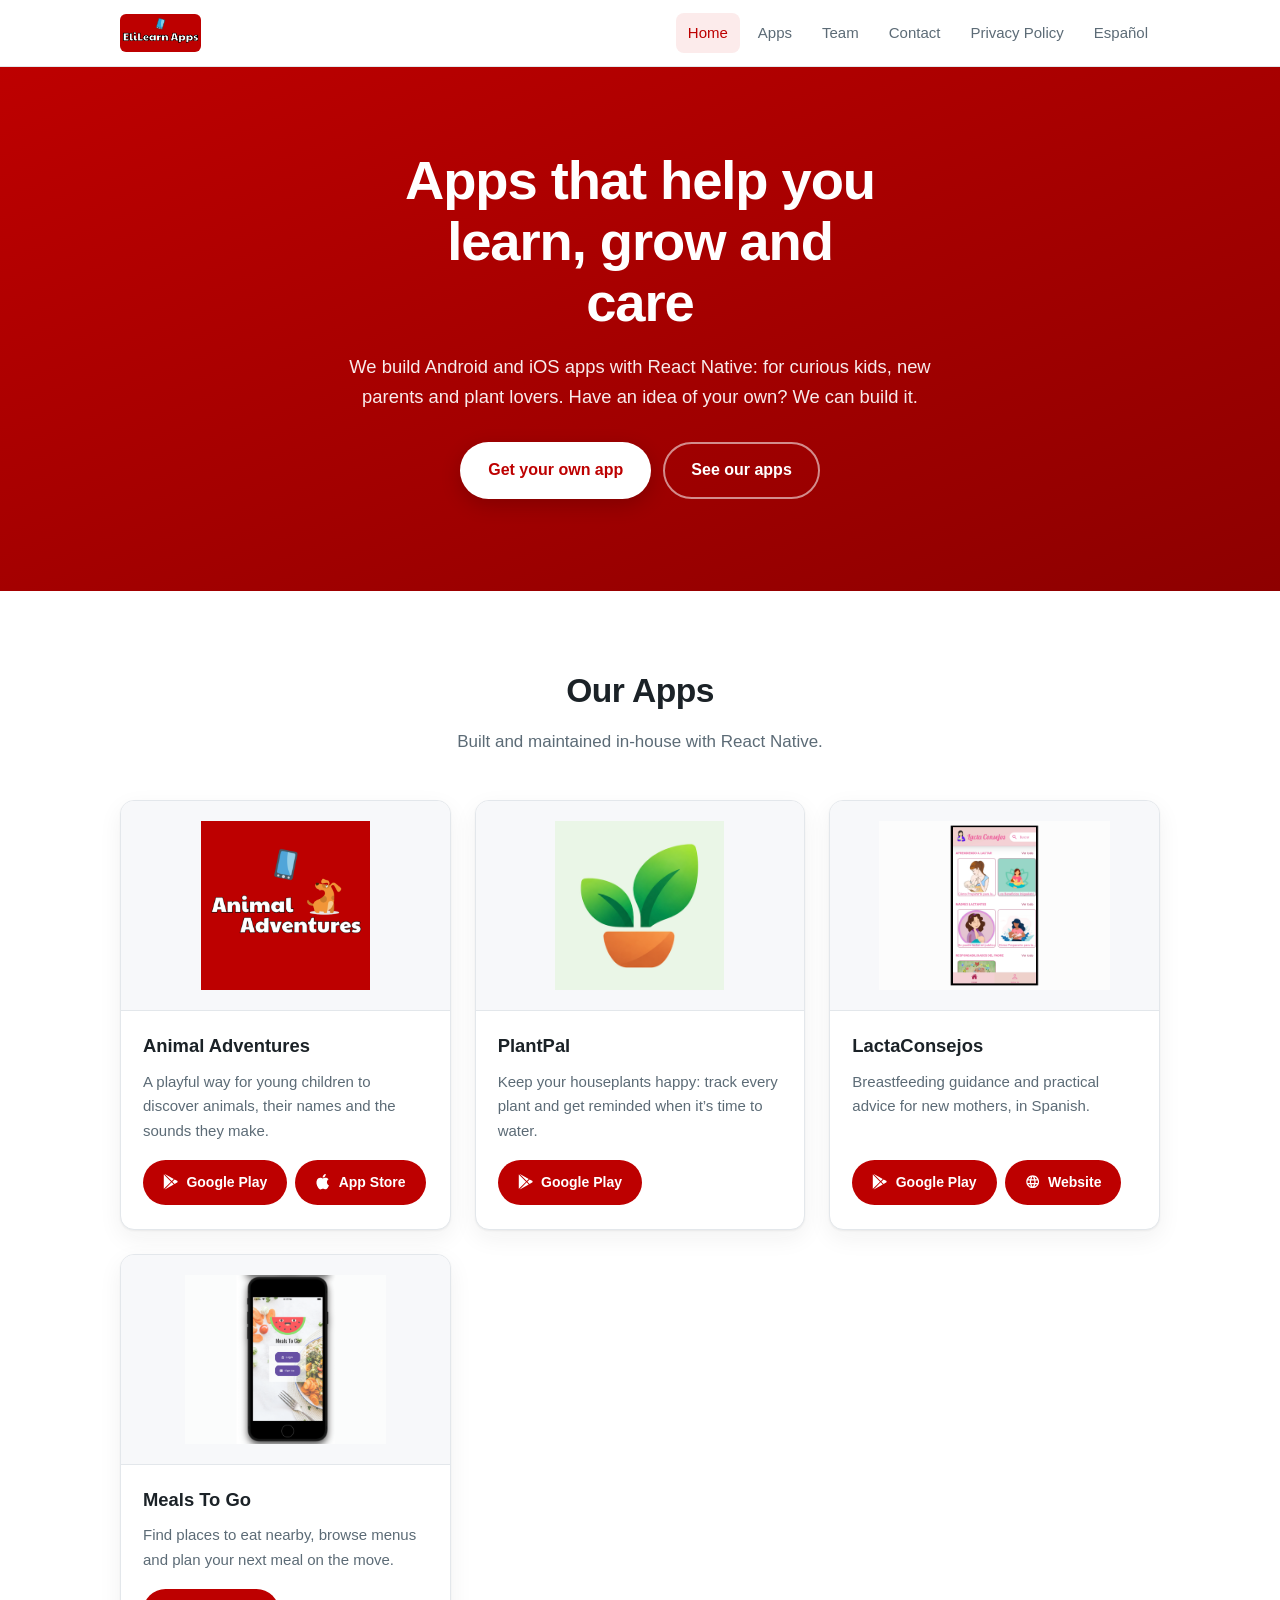
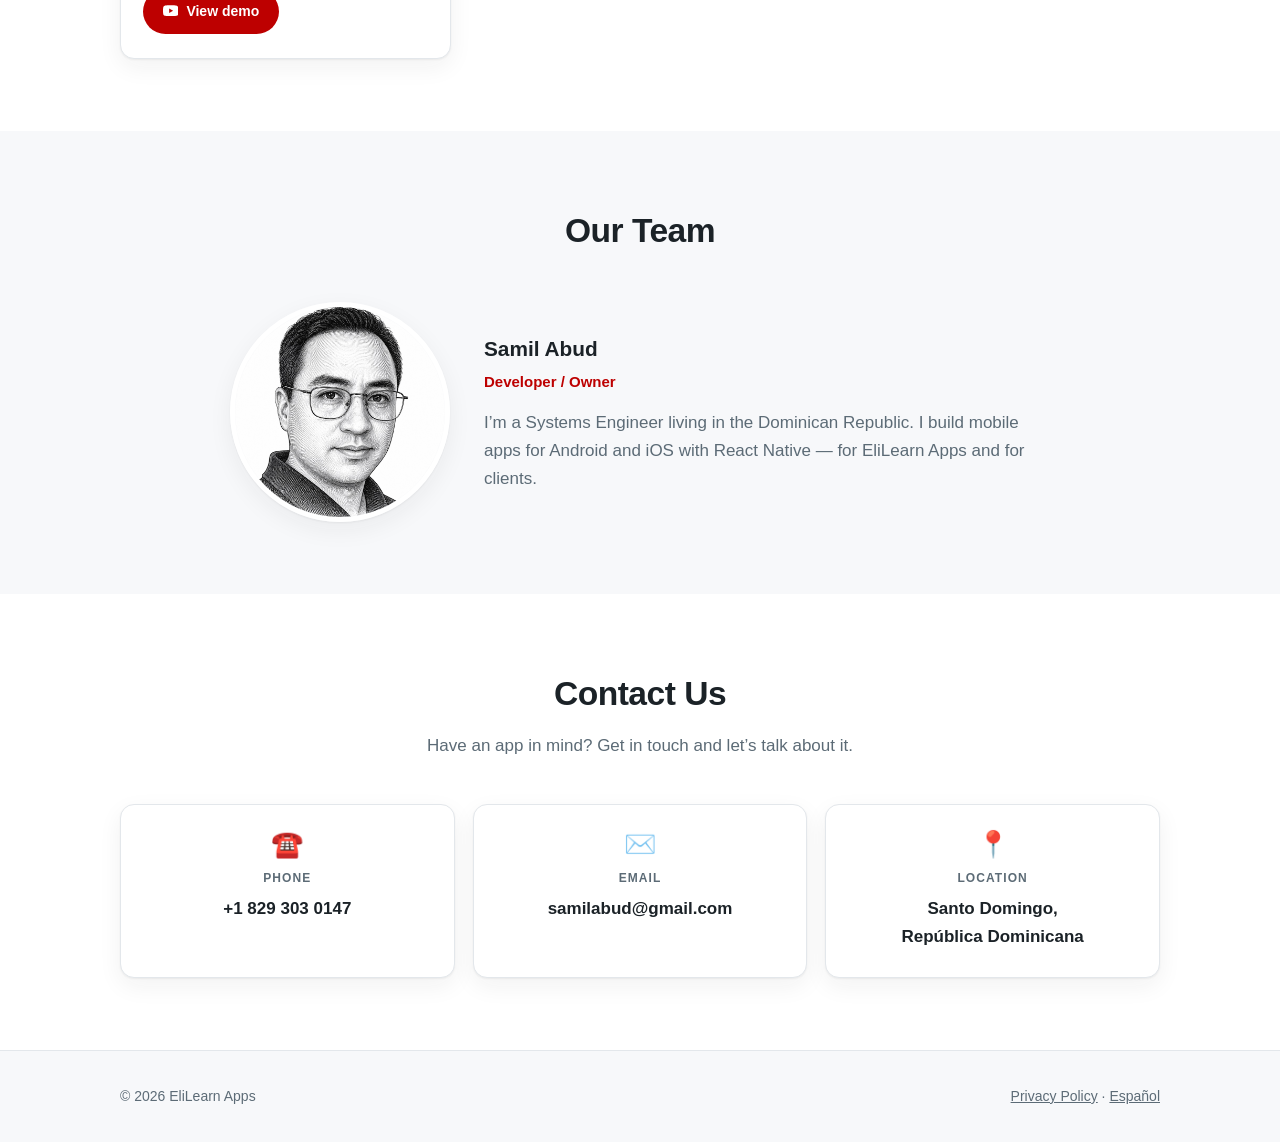
==== index.html @ 7100492f "Add demo video link to Meals To Go Co-Authored-By: Claude Sonnet 5.5 <noreply@anthropic.com>" ====
<!doctype html>
<html lang="en">
<head>
<meta charset="utf-8">
<meta name="viewport" content="width=device-width, initial-scale=1">
<title>EliLearn Apps — Apps that help you learn, grow and care</title>
<meta name="description" content="EliLearn Apps builds Android and iOS apps with React Native that help you learn, grow and care. Makers of Animal Adventures, PlantPal, LactaConsejos and Meals To Go.">
<link rel="canonical" href="https://elilearnapps.com/">
<link rel="alternate" hreflang="en" href="https://elilearnapps.com/">
<link rel="alternate" hreflang="es" href="https://elilearnapps.com/es/">
<link rel="alternate" hreflang="x-default" href="https://elilearnapps.com/">
<meta property="og:title" content="EliLearn Apps">
<meta property="og:description" content="Apps that help you learn, grow and care.">
<meta property="og:url" content="https://elilearnapps.com/">
<meta property="og:image" content="https://elilearnapps.com/assets/logoEliLearn-big-hd.png">
<meta property="og:type" content="website">
<meta name="theme-color" content="#BD0000">
<link rel="icon" href="/assets/icon.png">
<link rel="apple-touch-icon" href="/assets/icon.png">
<link rel="stylesheet" href="/assets/styles.css?v=2">
</head>
<body>

<header class="site-header">
  <div class="wrap">
    <a class="brand" href="/"><img src="/assets/logoEliLearn-big-hd.png" alt="EliLearn Apps"></a>
    <nav class="nav">
      <a href="/" class="current">Home</a>
      <a href="#apps">Apps</a>
      <a href="#team">Team</a>
      <a href="#contact">Contact</a>
      <a href="/privacy-policy/">Privacy Policy</a>
      <a href="/es/" hreflang="es" lang="es">Español</a>
    </nav>
  </div>
</header>

<main>
  <div class="hero">
    <div class="wrap">
      <h1>Apps that help you learn, grow and care</h1>
      <p>We build Android and iOS apps with React Native: for curious kids, new parents and plant lovers. Have an idea of your own? We can build it.</p>
      <div class="cta">
        <a class="btn btn-solid" href="#contact">Get your own app</a>
        <a class="btn btn-ghost" href="#apps">See our apps</a>
      </div>
    </div>
  </div>

  <section id="apps">
    <div class="wrap">
      <div class="section-head">
        <h2>Our Apps</h2>
        <p>Built and maintained in-house with React Native.</p>
      </div>
      <div class="grid">

        <article class="card">
          <div class="card-media">
            <img src="/assets/icon.png" alt="Animal Adventures app icon" width="1024" height="1024">
          </div>
          <div class="card-body">
            <h3>Animal Adventures</h3>
            <p>A playful way for young children to discover animals, their names and the sounds they make.</p>
            <div class="btn-row">
              <a class="btn" href="https://play.google.com/store/apps/details?id=com.elilearnapps.animaladventures" rel="noopener"><svg class="ico" viewBox="0 0 24 24" aria-hidden="true"><path d="M22.018 13.298l-3.919 2.218-3.515-3.493 3.543-3.521 3.891 2.202a1.49 1.49 0 0 1 0 2.594zM1.337.924a1.486 1.486 0 0 0-.112.568v21.017c0 .217.045.419.124.6l11.155-11.087L1.337.924zm12.207 10.065l3.258-3.238L3.45.195a1.466 1.466 0 0 0-.946-.179l11.04 10.973zm0 2.067l-11 10.933c.298.036.612-.016.906-.183l13.324-7.54-3.23-3.21z"/></svg>Google Play</a>
              <a class="btn" href="https://apps.apple.com/us/app/animal-adventures-elilearn/id6826390851" rel="noopener"><svg class="ico" viewBox="0 0 24 24" aria-hidden="true"><path d="M12.152 6.896c-.948 0-2.415-1.078-3.96-1.04-2.04.027-3.91 1.183-4.961 3.014-2.117 3.675-.546 9.103 1.519 12.09 1.013 1.454 2.208 3.09 3.792 3.039 1.52-.065 2.09-.987 3.935-.987 1.831 0 2.35.987 3.96.948 1.637-.026 2.676-1.48 3.676-2.948 1.156-1.688 1.636-3.325 1.662-3.415-.039-.013-3.182-1.221-3.22-4.857-.026-3.04 2.48-4.494 2.597-4.559-1.429-2.09-3.623-2.324-4.39-2.376-2-.156-3.675 1.09-4.61 1.09zM15.53 3.83c.843-1.012 1.4-2.427 1.245-3.83-1.207.052-2.662.805-3.532 1.818-.78.896-1.454 2.338-1.273 3.714 1.338.104 2.715-.688 3.559-1.701"/></svg>App Store</a>
            </div>
          </div>
        </article>

        <article class="card">
          <div class="card-media">
            <img src="/assets/projectPlantPal.png" alt="PlantPal app icon" width="400" height="400" loading="lazy">
          </div>
          <div class="card-body">
            <h3>PlantPal</h3>
            <p>Keep your houseplants happy: track every plant and get reminded when it&rsquo;s time to water.</p>
            <div class="btn-row">
              <a class="btn" href="https://play.google.com/store/apps/details?id=com.samilabud.plantpal" rel="noopener"><svg class="ico" viewBox="0 0 24 24" aria-hidden="true"><path d="M22.018 13.298l-3.919 2.218-3.515-3.493 3.543-3.521 3.891 2.202a1.49 1.49 0 0 1 0 2.594zM1.337.924a1.486 1.486 0 0 0-.112.568v21.017c0 .217.045.419.124.6l11.155-11.087L1.337.924zm12.207 10.065l3.258-3.238L3.45.195a1.466 1.466 0 0 0-.946-.179l11.04 10.973zm0 2.067l-11 10.933c.298.036.612-.016.906-.183l13.324-7.54-3.23-3.21z"/></svg>Google Play</a>
            </div>
          </div>
        </article>

        <article class="card">
          <div class="card-media">
            <img src="/assets/projectLactaConsejos.png" alt="LactaConsejos" width="1200" height="880" loading="lazy">
          </div>
          <div class="card-body">
            <h3>LactaConsejos</h3>
            <p>Breastfeeding guidance and practical advice for new mothers, in Spanish.</p>
            <div class="btn-row">
              <a class="btn" href="https://play.google.com/store/apps/details?id=com.samilabud.LactaConsejos" rel="noopener"><svg class="ico" viewBox="0 0 24 24" aria-hidden="true"><path d="M22.018 13.298l-3.919 2.218-3.515-3.493 3.543-3.521 3.891 2.202a1.49 1.49 0 0 1 0 2.594zM1.337.924a1.486 1.486 0 0 0-.112.568v21.017c0 .217.045.419.124.6l11.155-11.087L1.337.924zm12.207 10.065l3.258-3.238L3.45.195a1.466 1.466 0 0 0-.946-.179l11.04 10.973zm0 2.067l-11 10.933c.298.036.612-.016.906-.183l13.324-7.54-3.23-3.21z"/></svg>Google Play</a>
              <a class="btn" href="https://lactaconsejos.com" rel="noopener"><svg class="ico" viewBox="0 0 24 24" aria-hidden="true"><path d="M11.99 2C6.47 2 2 6.48 2 12s4.47 10 9.99 10C17.52 22 22 17.52 22 12S17.52 2 11.99 2zm6.93 6h-2.95a15.65 15.65 0 0 0-1.38-3.56A8.03 8.03 0 0 1 18.92 8zM12 4.04c.83 1.2 1.48 2.53 1.91 3.96h-3.82c.43-1.43 1.08-2.76 1.91-3.96zM4.26 14C4.1 13.36 4 12.69 4 12s.1-1.36.26-2h3.38c-.08.66-.14 1.32-.14 2 0 .68.06 1.34.14 2H4.26zm.82 2h2.95c.32 1.25.78 2.45 1.38 3.56A7.99 7.99 0 0 1 5.08 16zm2.95-8H5.08a7.99 7.99 0 0 1 4.33-3.56A15.65 15.65 0 0 0 8.03 8zM12 19.96c-.83-1.2-1.48-2.53-1.91-3.96h3.82c-.43 1.43-1.08 2.76-1.91 3.96zM14.34 14H9.66c-.09-.66-.16-1.32-.16-2 0-.68.07-1.35.16-2h4.68c.09.65.16 1.32.16 2 0 .68-.07 1.34-.16 2zm.25 5.56c.6-1.11 1.06-2.31 1.38-3.56h2.95a8.03 8.03 0 0 1-4.33 3.56zM16.36 14c.08-.66.14-1.32.14-2 0-.68-.06-1.34-.14-2h3.38c.16.64.26 1.31.26 2s-.1 1.36-.26 2h-3.38z"/></svg>Website</a>
            </div>
          </div>
        </article>

        <article class="card">
          <div class="card-media">
            <img src="/assets/projectMealsToGo.png" alt="Meals To Go" width="1080" height="911" loading="lazy">
          </div>
          <div class="card-body">
            <h3>Meals To Go</h3>
            <p>Find places to eat nearby, browse menus and plan your next meal on the move.</p>
            <div class="btn-row">
              <a class="btn" href="https://youtube.com/shorts/9FJJ3gwoB94" rel="noopener"><svg class="ico" viewBox="0 0 24 24" aria-hidden="true"><path d="M23.5 6.2a3 3 0 0 0-2.1-2.1C19.5 3.6 12 3.6 12 3.6s-7.5 0-9.4.5A3 3 0 0 0 .5 6.2C0 8.1 0 12 0 12s0 3.9.5 5.8a3 3 0 0 0 2.1 2.1c1.9.5 9.4.5 9.4.5s7.5 0 9.4-.5a3 3 0 0 0 2.1-2.1c.5-1.9.5-5.8.5-5.8s0-3.9-.5-5.8zM9.6 15.6V8.4l6.2 3.6-6.2 3.6z"/></svg>View demo</a>
            </div>
          </div>
        </article>

      </div>
    </div>
  </section>

  <section id="team" class="alt">
    <div class="wrap">
      <div class="section-head"><h2>Our Team</h2></div>
      <div class="team">
        <img src="/assets/team-samil-abud.jpg" alt="Samil Abud" width="800" height="800" loading="lazy">
        <div>
          <h3>Samil Abud</h3>
          <p class="role">Developer / Owner</p>
          <p>I&rsquo;m a Systems Engineer living in the Dominican Republic. I build mobile apps for Android and iOS with React Native &mdash; for EliLearn Apps and for clients.</p>
        </div>
      </div>
    </div>
  </section>

  <section id="contact">
    <div class="wrap">
      <div class="section-head">
        <h2>Contact Us</h2>
        <p>Have an app in mind? Get in touch and let&rsquo;s talk about it.</p>
      </div>
      <div class="contact-grid">
        <div class="contact-item">
          <div class="ic">&#9742;&#65039;</div>
          <div class="lbl">Phone</div>
          <a href="tel:+18293030147">+1 829 303 0147</a>
        </div>
        <div class="contact-item">
          <div class="ic">&#9993;&#65039;</div>
          <div class="lbl">Email</div>
          <a href="mailto:samilabud@gmail.com">samilabud@gmail.com</a>
        </div>
        <div class="contact-item">
          <div class="ic">&#128205;</div>
          <div class="lbl">Location</div>
          <span class="static">Santo Domingo,<br>Rep&uacute;blica Dominicana</span>
        </div>
      </div>
    </div>
  </section>
</main>

<footer class="site-footer">
  <div class="wrap">
    <span>&copy; <span id="yr">2026</span> EliLearn Apps</span>
    <span><a href="/privacy-policy/">Privacy Policy</a> · <a href="/es/" hreflang="es" lang="es">Español</a></span>
  </div>
</footer>

<script>document.getElementById('yr').textContent = new Date().getFullYear();</script>
</body>
</html>
---- assets/styles.css ----
/* EliLearn Apps - brand palette sampled from the original logo */
:root {
  --red: #BD0000;
  --red-dark: #8E0000;
  --red-soft: #FCEBEB;
  --link: #BD0000;
  --blue: #28A6DE;
  --orange: #F19537;
  --slate: #455865;

  --bg: #FFFFFF;
  --bg-alt: #F7F8FA;
  --card: #FFFFFF;
  --text: #1B2227;
  --text-muted: #5C6B76;
  --border: #E3E7EB;
  --shadow: 0 1px 2px rgba(27,34,39,.06), 0 8px 24px rgba(27,34,39,.06);
  --radius: 14px;
  --maxw: 1080px;
}

@media (prefers-color-scheme: dark) {
  :root:not([data-theme="light"]) {
    --bg: #14181B;
    --bg-alt: #1B2024;
    --card: #1E2429;
    --text: #ECF0F3;
    --text-muted: #A3B0BA;
    --border: #2C343A;
    --red-soft: #2A1618;
    --link: #FF7A70;
    --shadow: 0 1px 2px rgba(0,0,0,.4), 0 8px 24px rgba(0,0,0,.35);
  }
}
:root[data-theme="dark"] {
  --bg: #14181B;
  --bg-alt: #1B2024;
  --card: #1E2429;
  --text: #ECF0F3;
  --text-muted: #A3B0BA;
  --border: #2C343A;
  --red-soft: #2A1618;
  --link: #FF7A70;
  --shadow: 0 1px 2px rgba(0,0,0,.4), 0 8px 24px rgba(0,0,0,.35);
}

* { box-sizing: border-box; }
html { scroll-behavior: smooth; }
body {
  margin: 0;
  background: var(--bg);
  color: var(--text);
  font: 400 17px/1.65 -apple-system, BlinkMacSystemFont, "Segoe UI", Roboto,
        "Helvetica Neue", Arial, sans-serif;
  -webkit-font-smoothing: antialiased;
}
img { max-width: 100%; display: block; }
a { color: var(--link); }

.wrap { max-width: var(--maxw); margin: 0 auto; padding: 0 20px; }

/* ---------- header ---------- */
.site-header {
  position: sticky; top: 0; z-index: 50;
  background: color-mix(in srgb, var(--bg) 88%, transparent);
  backdrop-filter: saturate(180%) blur(12px);
  border-bottom: 1px solid var(--border);
}
.site-header .wrap {
  display: flex; align-items: center; justify-content: space-between;
  gap: 16px; min-height: 66px;
}
.brand { display: inline-flex; align-items: center; }
.brand img { height: 38px; width: auto; border-radius: 6px; }
.nav { display: flex; gap: 6px; flex-wrap: wrap; }
.nav a {
  color: var(--text-muted); text-decoration: none; font-size: 15px; font-weight: 500;
  padding: 8px 12px; border-radius: 8px;
}
.nav a:hover { color: var(--text); background: var(--bg-alt); }
.nav a.current { color: var(--link); background: var(--red-soft); }

/* ---------- hero ---------- */
.hero {
  background: linear-gradient(160deg, var(--red) 0%, var(--red-dark) 100%);
  color: #fff; padding: 84px 0 92px; text-align: center;
}
.hero h1 {
  margin: 0 auto 18px; max-width: 16ch;
  font-size: clamp(2rem, 5.2vw, 3.4rem); line-height: 1.12;
  font-weight: 800; letter-spacing: -.02em;
}
.hero p {
  margin: 0 auto; max-width: 62ch; font-size: clamp(1rem, 2vw, 1.15rem);
  color: rgba(255,255,255,.92);
}
.hero .cta { margin-top: 30px; display: flex; gap: 12px; justify-content: center; flex-wrap: wrap; }
.btn {
  display: inline-block; padding: 13px 26px; border-radius: 999px;
  font-weight: 600; font-size: 16px; text-decoration: none; border: 2px solid transparent;
  transition: transform .15s ease, box-shadow .15s ease;
}
.btn:hover { transform: translateY(-1px); }
.btn-solid { background: #fff; color: var(--red); box-shadow: 0 6px 20px rgba(0,0,0,.18); }
.btn-ghost { border-color: rgba(255,255,255,.55); color: #fff; }
.btn-ghost:hover { background: rgba(255,255,255,.12); }

/* ---------- sections ---------- */
section { padding: 72px 0; }
section.alt { background: var(--bg-alt); }
.section-head { text-align: center; margin-bottom: 44px; }
.section-head h2 {
  margin: 0 0 10px; font-size: clamp(1.5rem, 3.4vw, 2.1rem);
  font-weight: 750; letter-spacing: -.015em;
}
.section-head p { margin: 0 auto; max-width: 58ch; color: var(--text-muted); }

/* ---------- app cards ---------- */
.grid { display: grid; gap: 24px; grid-template-columns: repeat(auto-fit, minmax(260px, 1fr)); }
.card {
  background: var(--card); border: 1px solid var(--border); border-radius: var(--radius);
  box-shadow: var(--shadow); overflow: hidden; display: flex; flex-direction: column;
}
.card-media {
  position: relative; background: var(--bg-alt); border-bottom: 1px solid var(--border);
  height: 210px; flex: 0 0 auto; overflow: hidden;
}
.card-media img {
  position: absolute; inset: 0; width: 100%; height: 100%;
  object-fit: contain; padding: 20px; border-radius: 10px;
}
.card-body { padding: 20px 22px 24px; flex: 1; display: flex; flex-direction: column; align-items: flex-start; }
.card-body h3 { margin: 0 0 8px; font-size: 1.15rem; font-weight: 700; }
.card-body p { margin: 0 0 16px; color: var(--text-muted); font-size: 15px; }
.card-body .btn { padding: 9px 18px; font-size: 14px; background: var(--red); color: #fff; }
.btn-row { margin-top: auto; display: flex; flex-wrap: wrap; gap: 8px; }
.btn .ico { width: 1.1em; height: 1.1em; vertical-align: -.2em; margin-right: 8px; fill: currentColor; }

/* ---------- team ---------- */
.team {
  display: grid; gap: 34px; align-items: center;
  grid-template-columns: 220px 1fr; max-width: 820px; margin: 0 auto;
}
.team img {
  width: 220px; height: 220px; object-fit: cover; object-position: center 20%;
  border-radius: 50%; border: 5px solid var(--card); box-shadow: var(--shadow);
}
.team h3 { margin: 0 0 4px; font-size: 1.3rem; }
.team .role { margin: 0 0 14px; color: var(--link); font-weight: 600; font-size: 15px; }
.team p { margin: 0; color: var(--text-muted); }
@media (max-width: 660px) {
  .team { grid-template-columns: 1fr; justify-items: center; text-align: center; }
}

/* ---------- contact ---------- */
.contact-grid { display: grid; gap: 18px; grid-template-columns: repeat(auto-fit, minmax(230px, 1fr)); }
.contact-item {
  background: var(--card); border: 1px solid var(--border); border-radius: var(--radius);
  padding: 26px 22px; text-align: center; box-shadow: var(--shadow);
}
.contact-item .ic { font-size: 26px; line-height: 1; margin-bottom: 12px; }
.contact-item .lbl {
  font-size: 12px; text-transform: uppercase; letter-spacing: .09em;
  color: var(--text-muted); font-weight: 700; margin-bottom: 6px;
}
.contact-item a { color: var(--text); text-decoration: none; font-weight: 600; word-break: break-word; }
.contact-item a:hover { color: var(--link); text-decoration: underline; }
.contact-item span.static { font-weight: 600; }

/* ---------- footer ---------- */
.site-footer {
  border-top: 1px solid var(--border); background: var(--bg-alt);
  padding: 34px 0; color: var(--text-muted); font-size: 14px;
}
.site-footer .wrap {
  display: flex; gap: 14px; justify-content: space-between;
  align-items: center; flex-wrap: wrap;
}
.site-footer a { color: var(--text-muted); }

/* ---------- legal / policy page ---------- */
.page-head { background: var(--bg-alt); border-bottom: 1px solid var(--border); padding: 54px 0; }
.page-head h1 { margin: 0 0 8px; font-size: clamp(1.8rem, 4vw, 2.5rem); letter-spacing: -.02em; }
.page-head .updated { margin: 0; color: var(--text-muted); font-size: 15px; }
.legal { max-width: 760px; margin: 0 auto; padding: 52px 20px 76px; }
.legal h2 {
  margin: 44px 0 12px; padding-top: 22px; border-top: 1px solid var(--border);
  font-size: 1.42rem; letter-spacing: -.01em;
}
.legal h2:first-of-type { border-top: 0; padding-top: 0; margin-top: 0; }
.legal h3 { margin: 30px 0 10px; font-size: 1.13rem; }
.legal h4 { margin: 22px 0 8px; font-size: 1rem; color: var(--text-muted);
  text-transform: uppercase; letter-spacing: .06em; }
.legal p { margin: 0 0 16px; }
.legal ul { margin: 0 0 18px; padding-left: 22px; }
.legal li { margin-bottom: 10px; }
.legal a { word-break: break-word; }
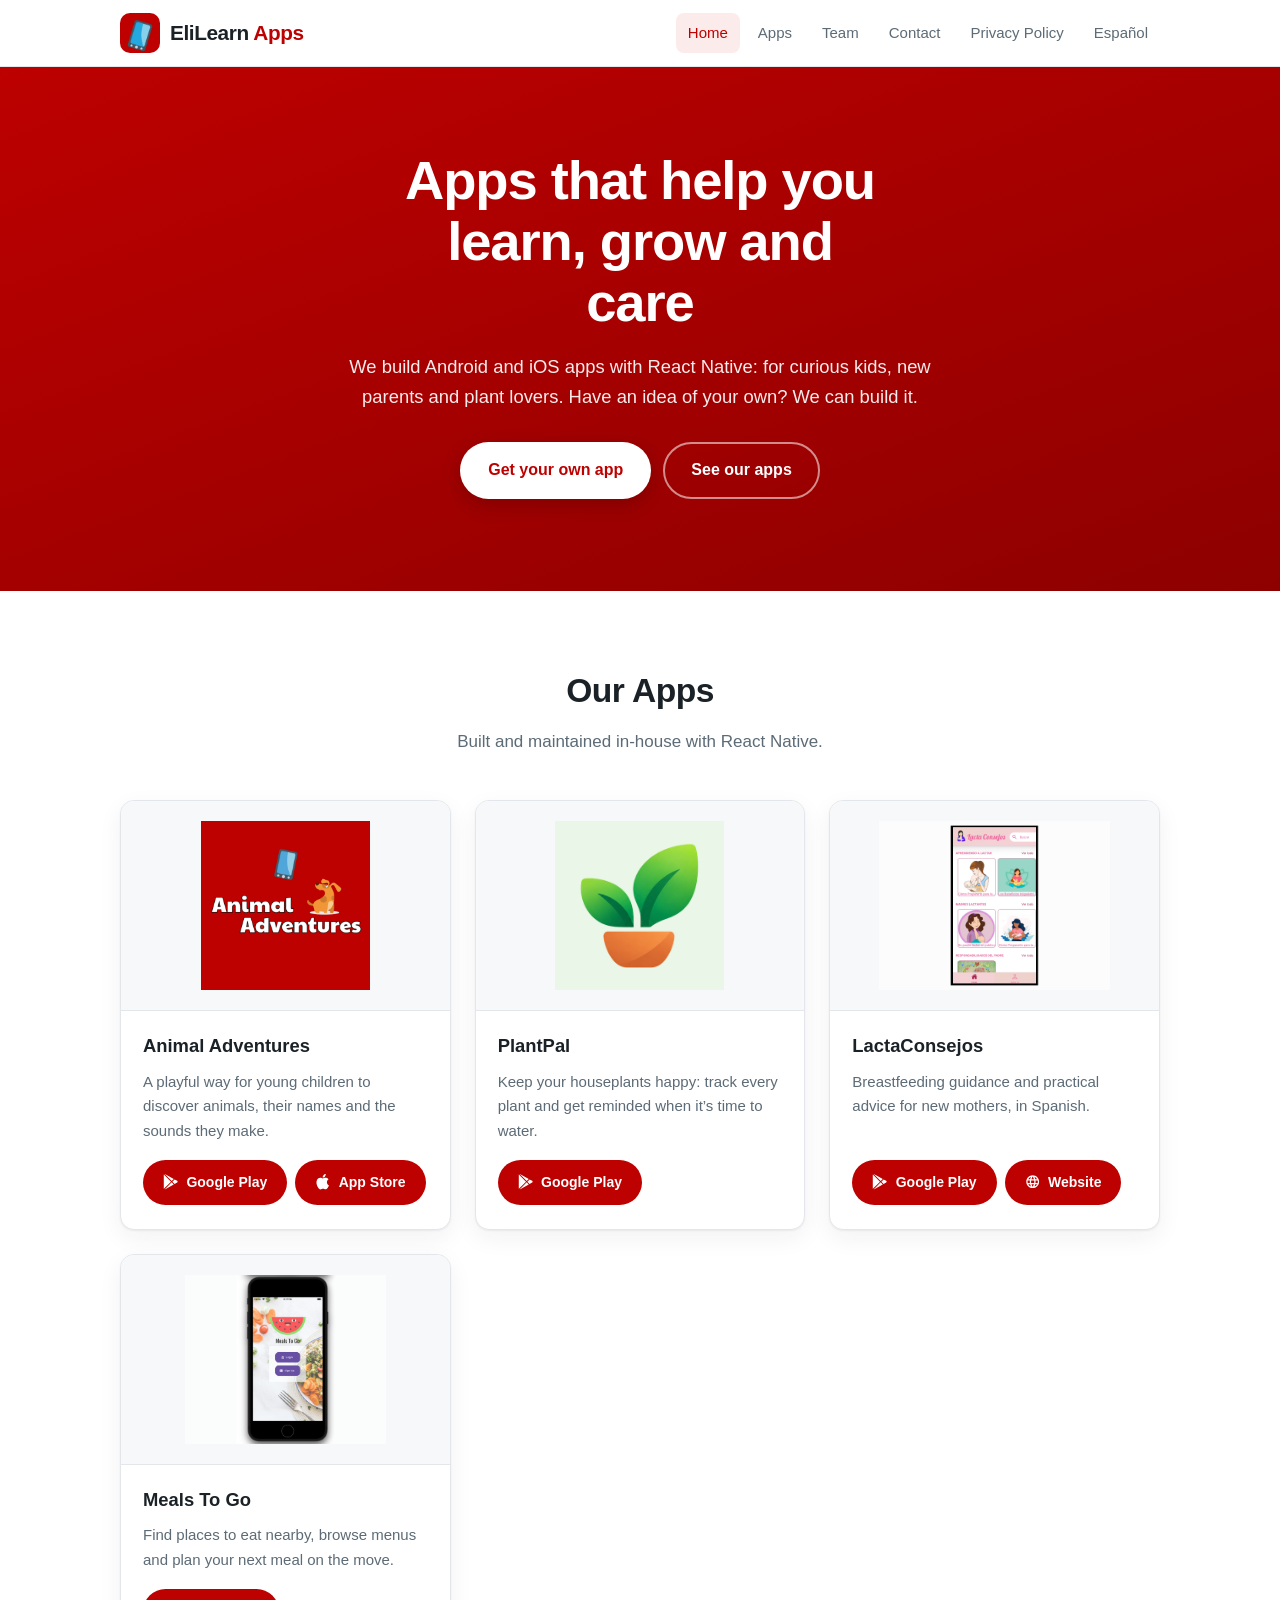
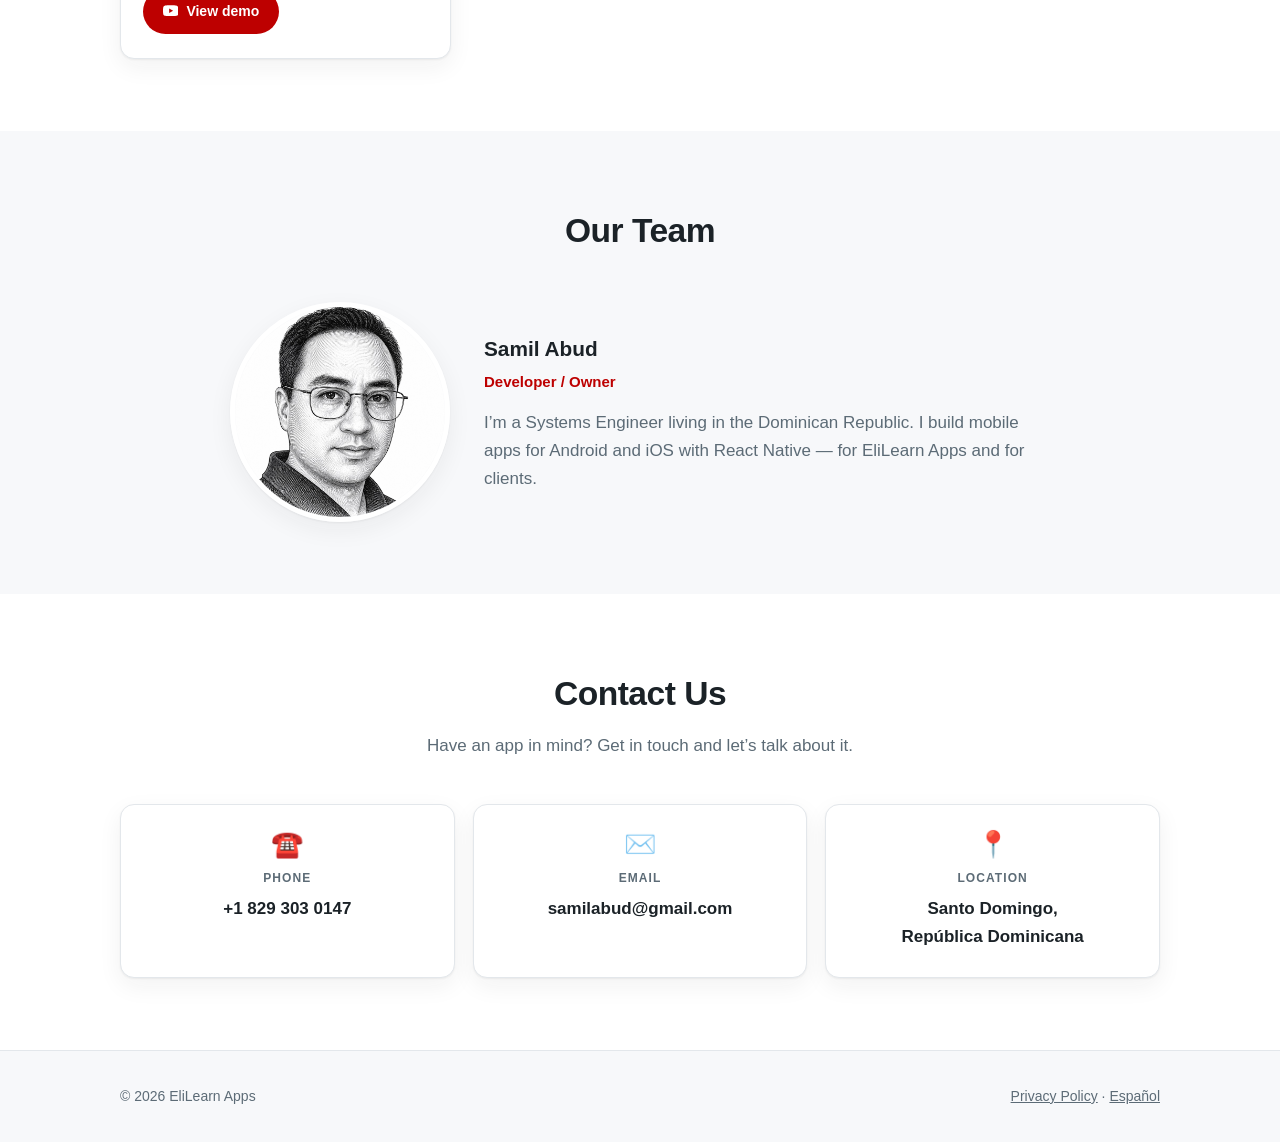
==== commit d00674c9: "Redesign header logo: app badge plus crisp text wordmark Co-Authored-By: Claude Sonnet 5.5 <noreply@" ====
--- a/index.html
+++ b/index.html
@@ -17,13 +17,13 @@
 <meta name="theme-color" content="#BD0000">
 <link rel="icon" href="/assets/icon.png">
 <link rel="apple-touch-icon" href="/assets/icon.png">
-<link rel="stylesheet" href="/assets/styles.css?v=2">
+<link rel="stylesheet" href="/assets/styles.css?v=3">
 </head>
 <body>
 
 <header class="site-header">
   <div class="wrap">
-    <a class="brand" href="/"><img src="/assets/logoEliLearn-big-hd.png" alt="EliLearn Apps"></a>
+    <a class="brand" href="/"><img src="/assets/logo-mark.png" alt="" width="40" height="40"><span class="brand-name">EliLearn <b>Apps</b></span></a>
     <nav class="nav">
       <a href="/" class="current">Home</a>
       <a href="#apps">Apps</a>
--- a/assets/styles.css
+++ b/assets/styles.css
@@ -70,8 +70,10 @@
   display: flex; align-items: center; justify-content: space-between;
   gap: 16px; min-height: 66px;
 }
-.brand { display: inline-flex; align-items: center; }
-.brand img { height: 38px; width: auto; border-radius: 6px; }
+.brand { display: inline-flex; align-items: center; gap: 10px; text-decoration: none; }
+.brand img { height: 40px; width: 40px; border-radius: 10px; }
+.brand-name { font-size: 1.3rem; font-weight: 800; letter-spacing: -.02em; color: var(--text); }
+.brand-name b { color: var(--red); font-weight: 800; }
 .nav { display: flex; gap: 6px; flex-wrap: wrap; }
 .nav a {
   color: var(--text-muted); text-decoration: none; font-size: 15px; font-weight: 500;
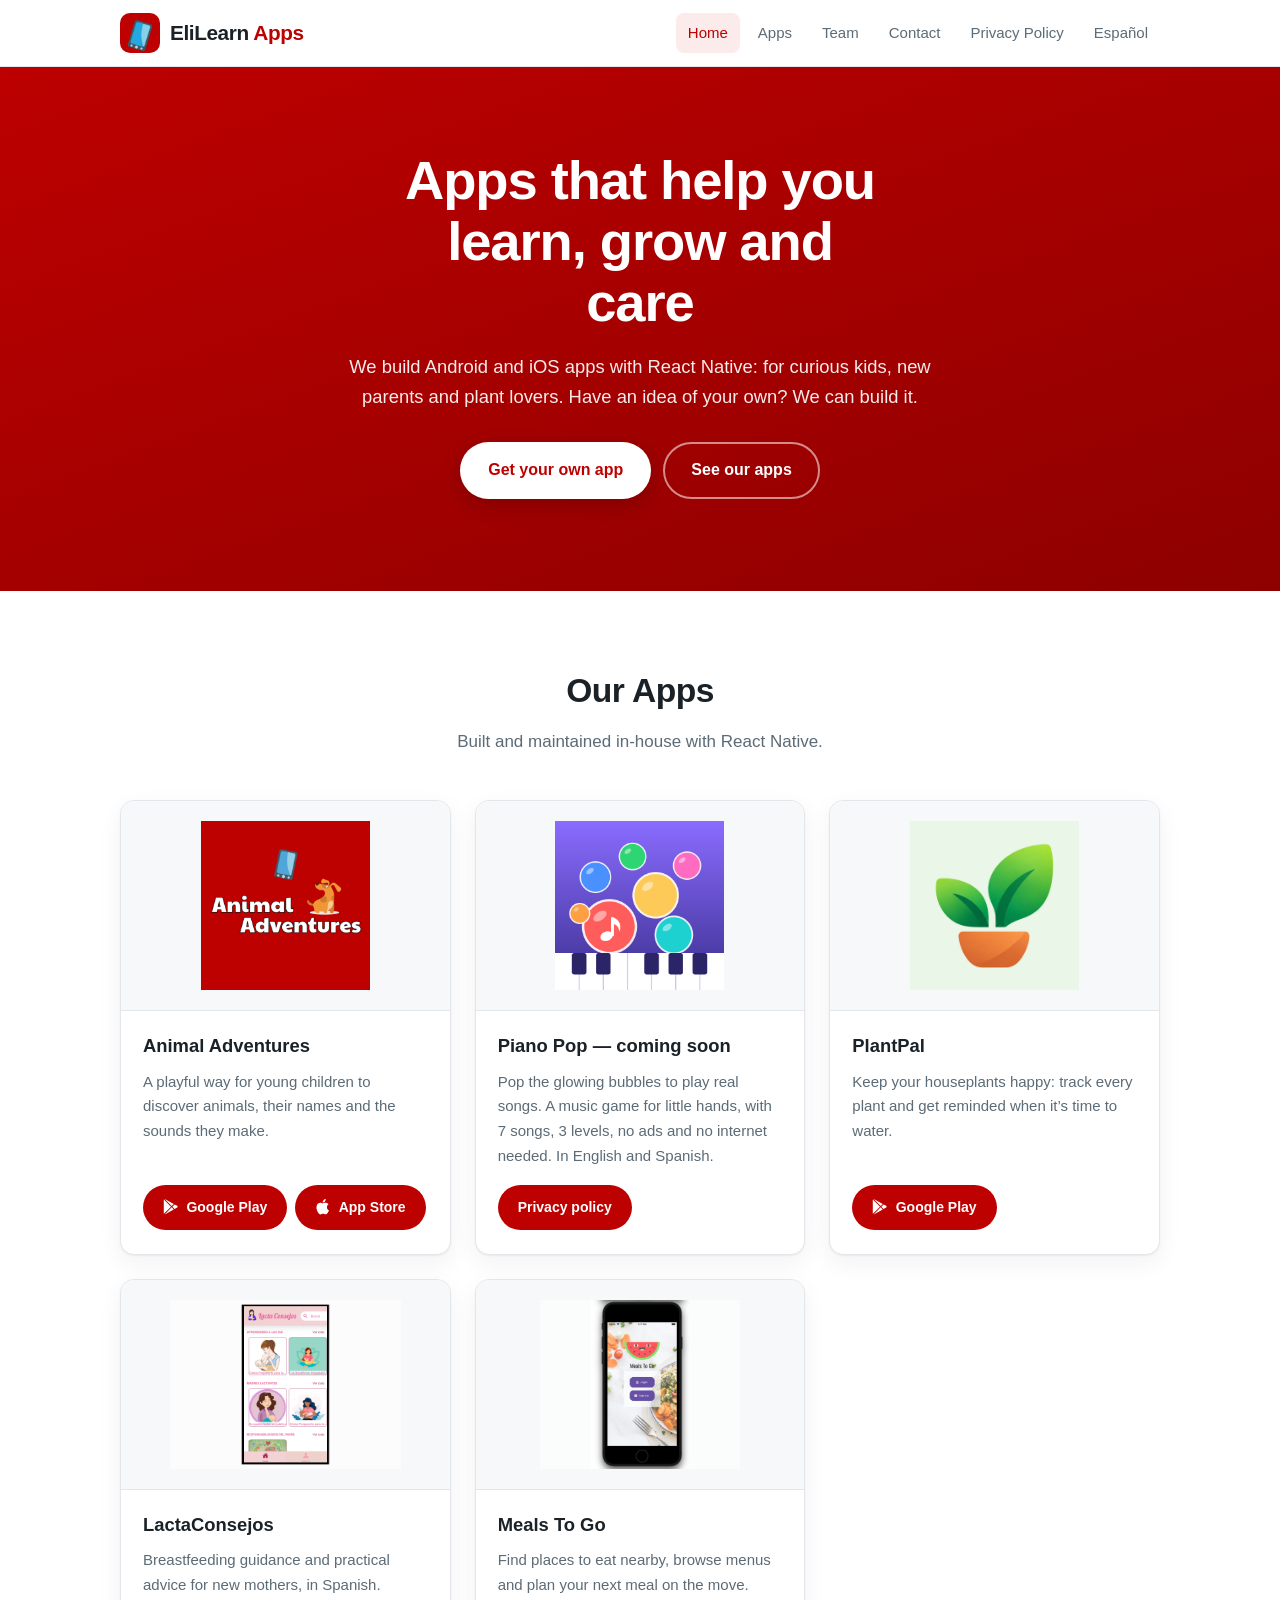
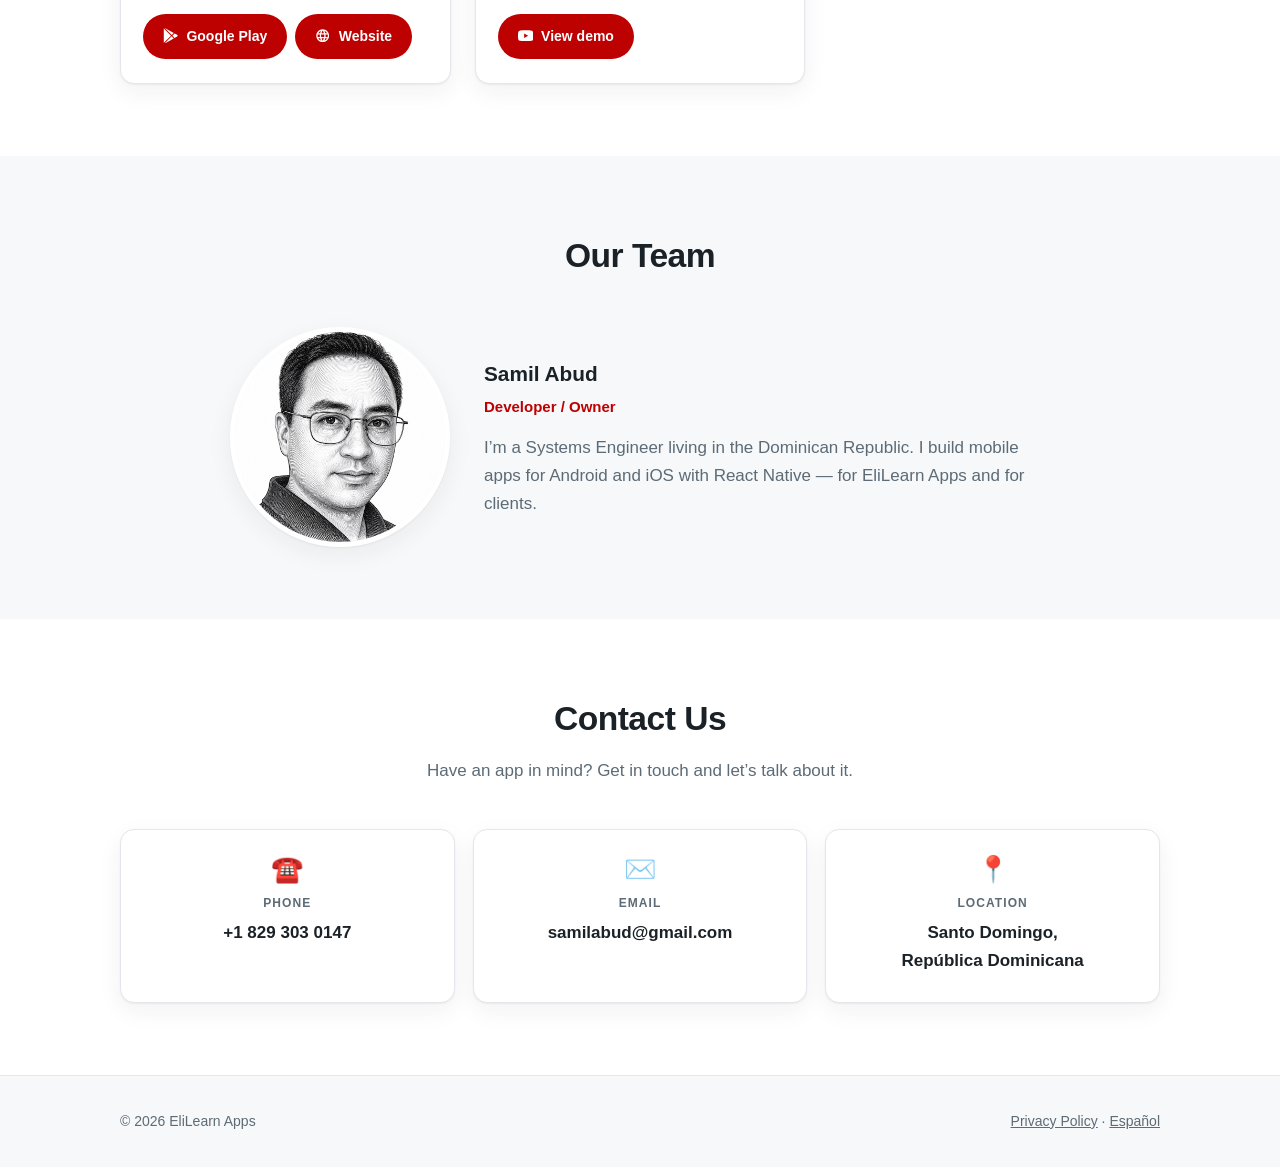
==== commit 5a69bb91: "Add Piano Pop card to homepage (EN/ES) Co-Authored-By: Claude Sonnet 5.5 <noreply@anthropic.com>" ====
--- a/index.html
+++ b/index.html
@@ -65,6 +65,19 @@
             <div class="btn-row">
               <a class="btn" href="https://play.google.com/store/apps/details?id=com.elilearnapps.animaladventures" rel="noopener"><svg class="ico" viewBox="0 0 24 24" aria-hidden="true"><path d="M22.018 13.298l-3.919 2.218-3.515-3.493 3.543-3.521 3.891 2.202a1.49 1.49 0 0 1 0 2.594zM1.337.924a1.486 1.486 0 0 0-.112.568v21.017c0 .217.045.419.124.6l11.155-11.087L1.337.924zm12.207 10.065l3.258-3.238L3.45.195a1.466 1.466 0 0 0-.946-.179l11.04 10.973zm0 2.067l-11 10.933c.298.036.612-.016.906-.183l13.324-7.54-3.23-3.21z"/></svg>Google Play</a>
               <a class="btn" href="https://apps.apple.com/us/app/animal-adventures-elilearn/id6826390851" rel="noopener"><svg class="ico" viewBox="0 0 24 24" aria-hidden="true"><path d="M12.152 6.896c-.948 0-2.415-1.078-3.96-1.04-2.04.027-3.91 1.183-4.961 3.014-2.117 3.675-.546 9.103 1.519 12.09 1.013 1.454 2.208 3.09 3.792 3.039 1.52-.065 2.09-.987 3.935-.987 1.831 0 2.35.987 3.96.948 1.637-.026 2.676-1.48 3.676-2.948 1.156-1.688 1.636-3.325 1.662-3.415-.039-.013-3.182-1.221-3.22-4.857-.026-3.04 2.48-4.494 2.597-4.559-1.429-2.09-3.623-2.324-4.39-2.376-2-.156-3.675 1.09-4.61 1.09zM15.53 3.83c.843-1.012 1.4-2.427 1.245-3.83-1.207.052-2.662.805-3.532 1.818-.78.896-1.454 2.338-1.273 3.714 1.338.104 2.715-.688 3.559-1.701"/></svg>App Store</a>
+            </div>
+          </div>
+        </article>
+
+        <article class="card">
+          <div class="card-media">
+            <img src="/assets/piano-pop-icon.png" alt="Piano Pop app icon" width="1024" height="1024" loading="lazy">
+          </div>
+          <div class="card-body">
+            <h3>Piano Pop &mdash; coming soon</h3>
+            <p>Pop the glowing bubbles to play real songs. A music game for little hands, with 7 songs, 3 levels, no ads and no internet needed. In English and Spanish.</p>
+            <div class="btn-row">
+              <a class="btn" href="/piano-pop/privacy-policy/">Privacy policy</a>
             </div>
           </div>
         </article>
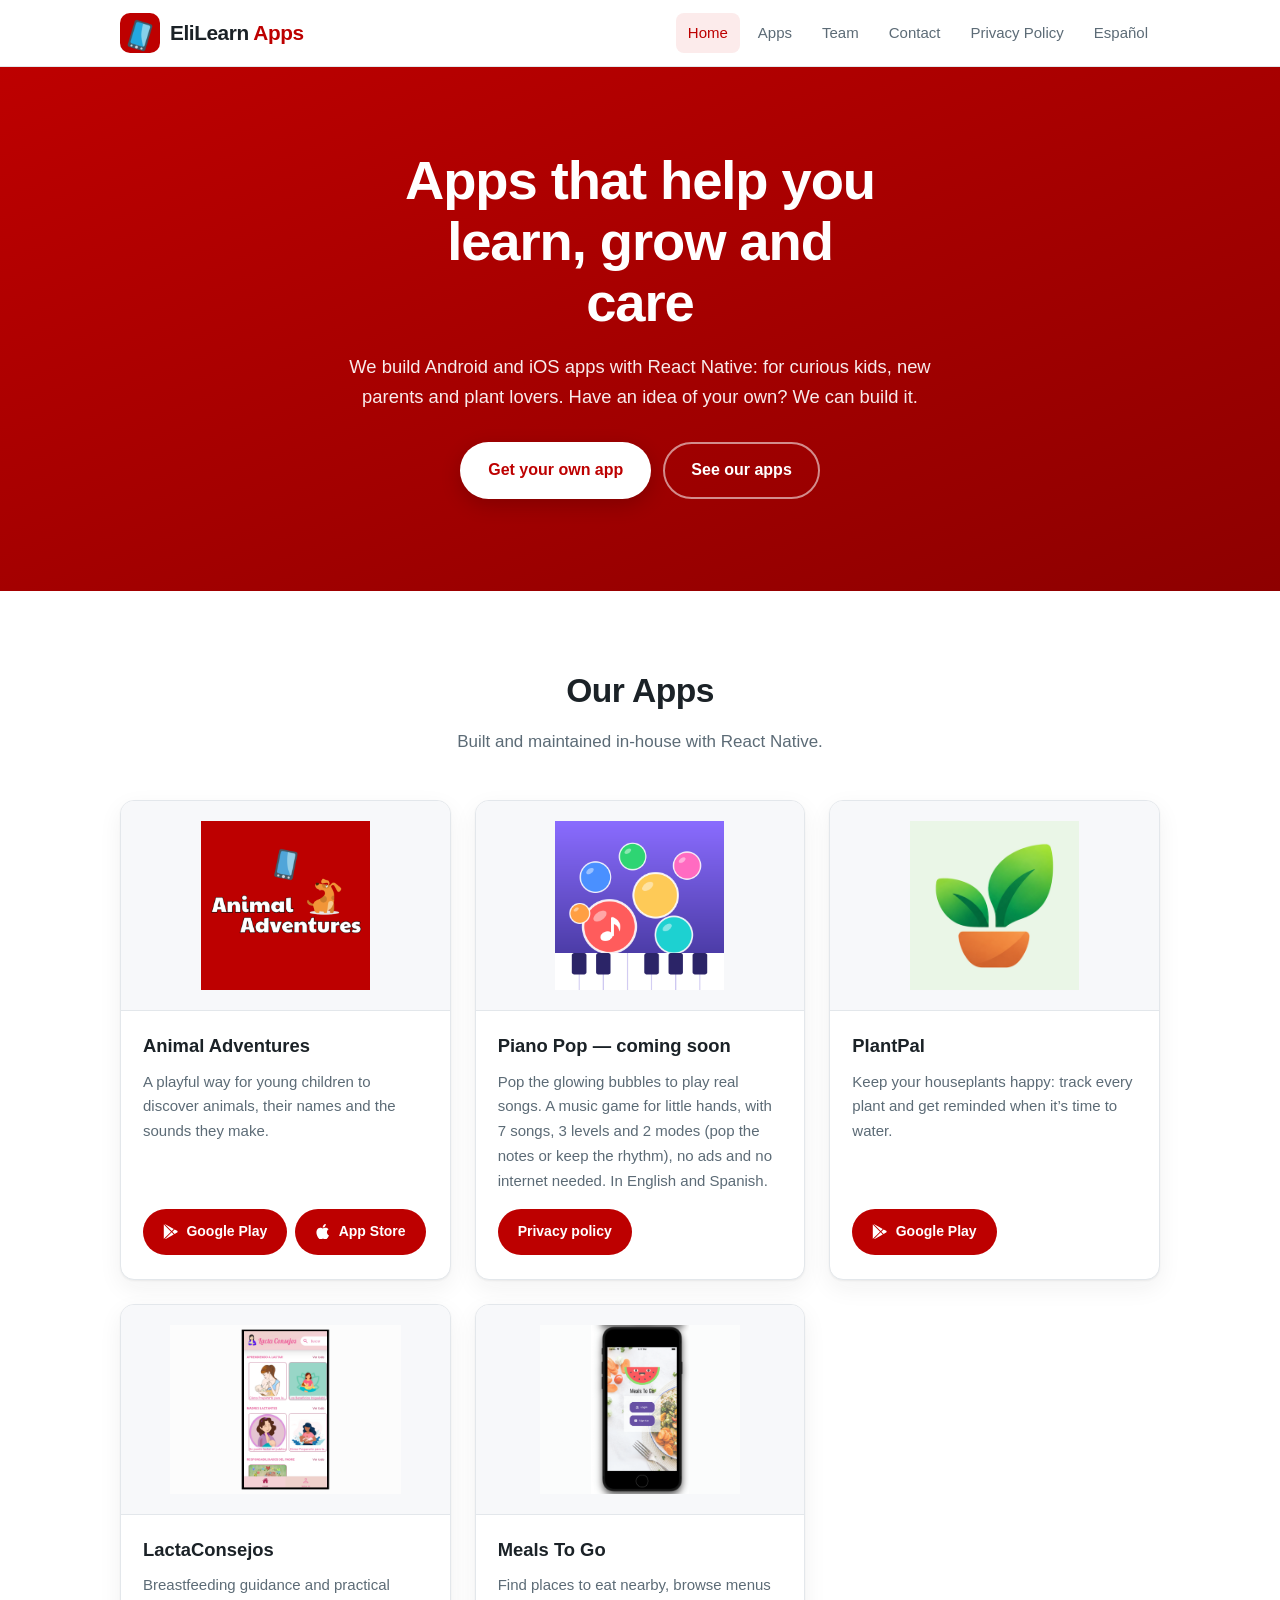
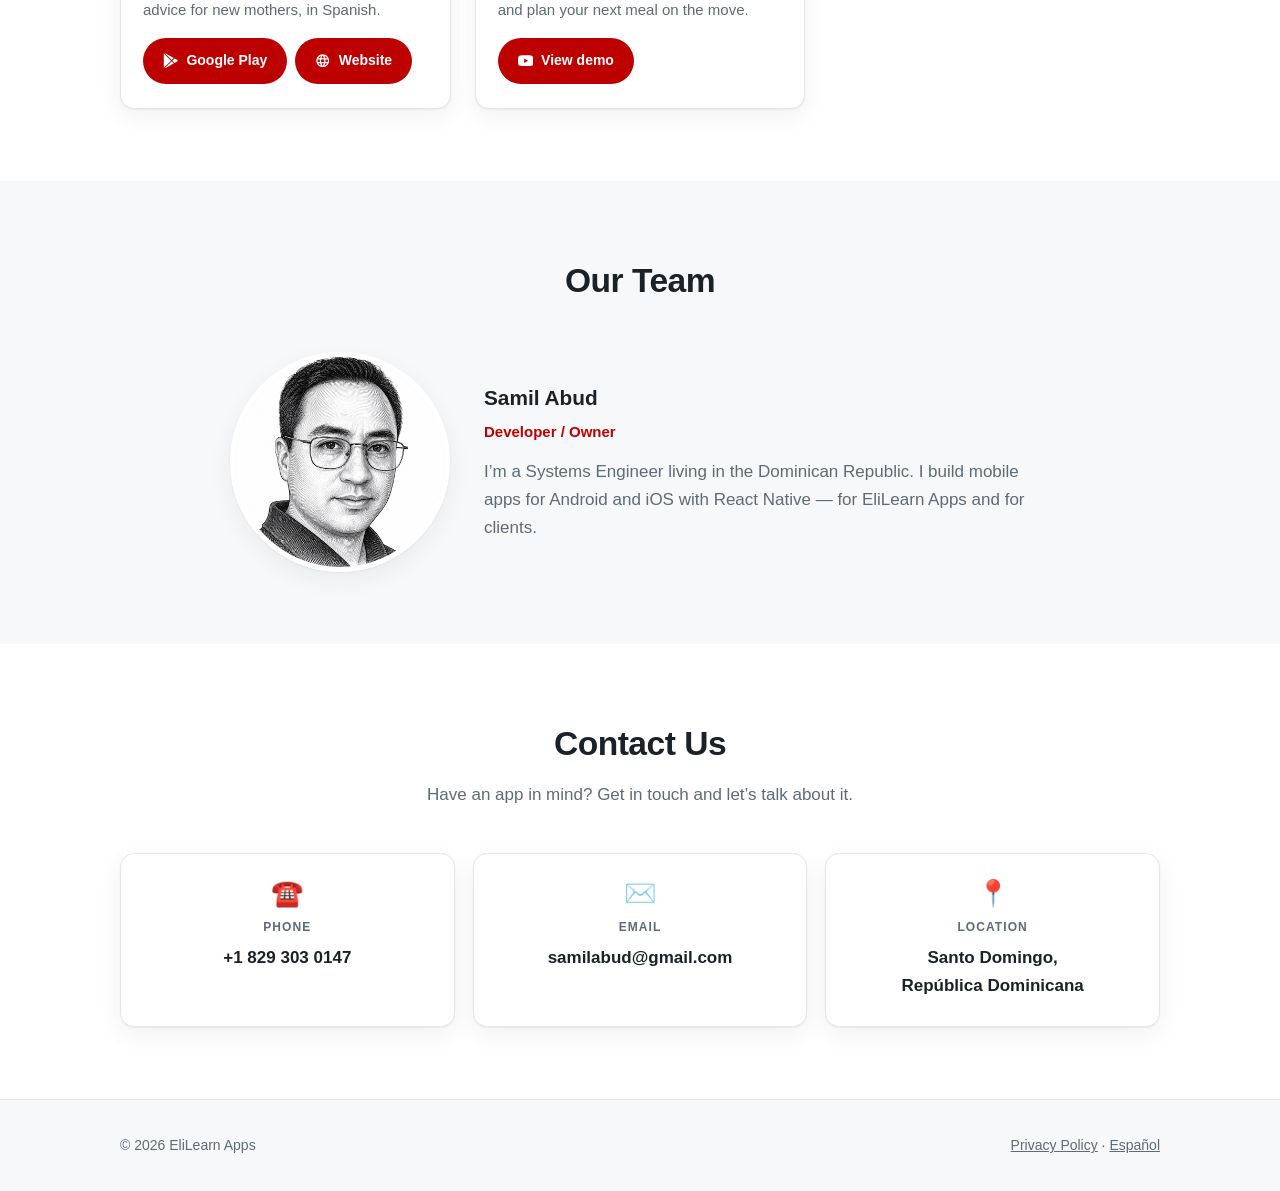
==== commit f850053d: "Mention Rhythm mode on Piano Pop card Co-Authored-By: Claude Sonnet 5.5 <noreply@anthropic.com>" ====
--- a/index.html
+++ b/index.html
@@ -75,7 +75,7 @@
           </div>
           <div class="card-body">
             <h3>Piano Pop &mdash; coming soon</h3>
-            <p>Pop the glowing bubbles to play real songs. A music game for little hands, with 7 songs, 3 levels, no ads and no internet needed. In English and Spanish.</p>
+            <p>Pop the glowing bubbles to play real songs. A music game for little hands, with 7 songs, 3 levels and 2 modes (pop the notes or keep the rhythm), no ads and no internet needed. In English and Spanish.</p>
             <div class="btn-row">
               <a class="btn" href="/piano-pop/privacy-policy/">Privacy policy</a>
             </div>
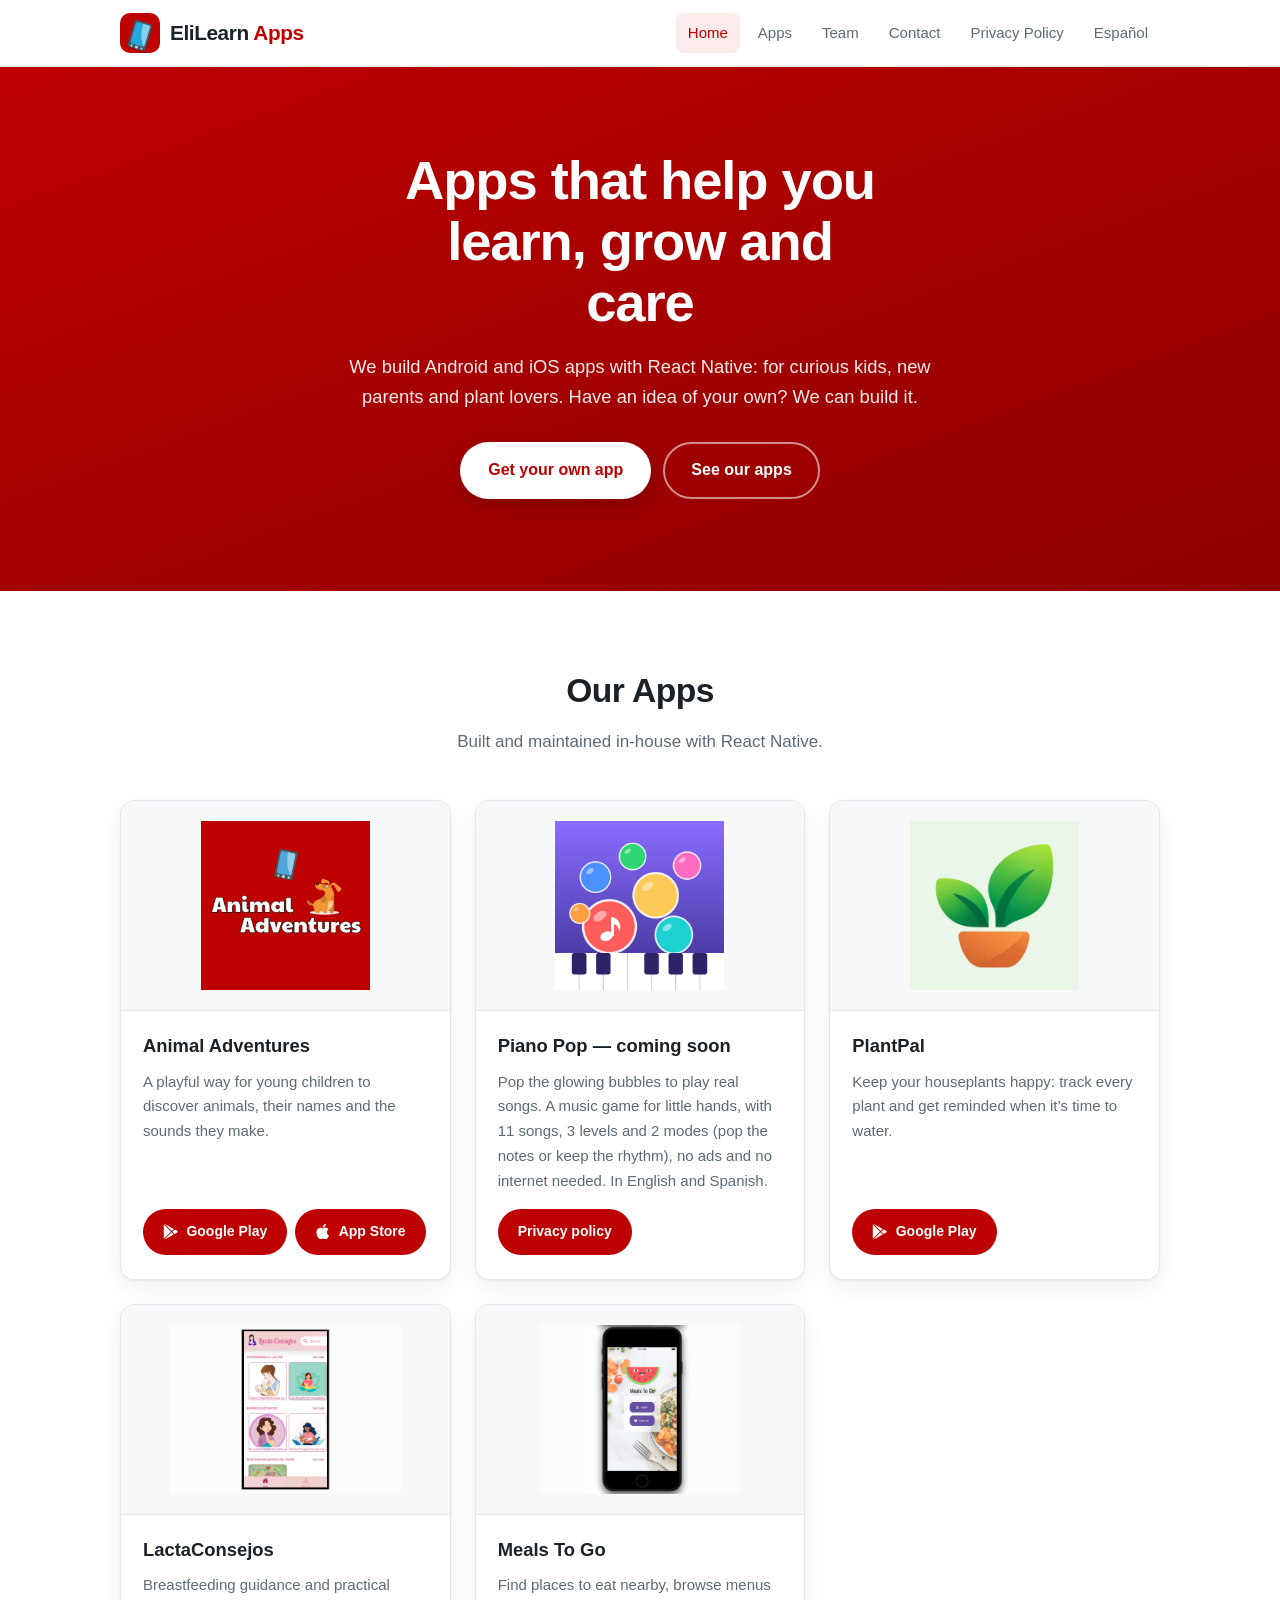
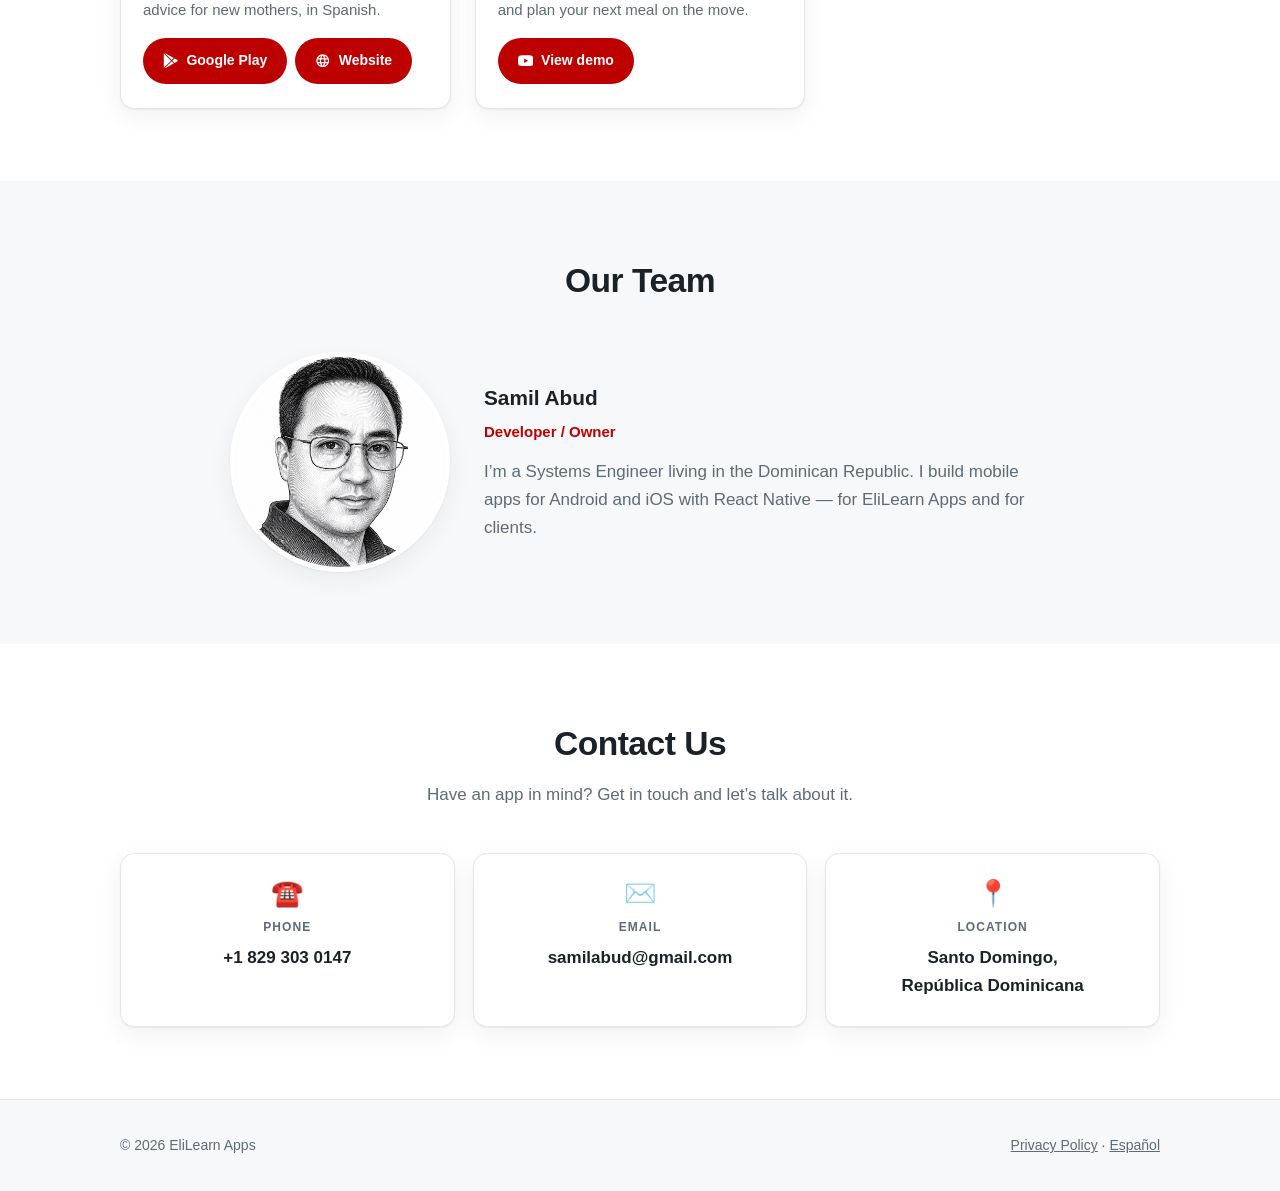
==== commit 7d10616f: "Merge update-piano-pop-songs Co-Authored-By: Claude Sonnet 5.5 <noreply@anthropic.com>" ====
--- a/index.html
+++ b/index.html
@@ -75,7 +75,7 @@
           </div>
           <div class="card-body">
             <h3>Piano Pop &mdash; coming soon</h3>
-            <p>Pop the glowing bubbles to play real songs. A music game for little hands, with 7 songs, 3 levels and 2 modes (pop the notes or keep the rhythm), no ads and no internet needed. In English and Spanish.</p>
+            <p>Pop the glowing bubbles to play real songs. A music game for little hands, with 11 songs, 3 levels and 2 modes (pop the notes or keep the rhythm), no ads and no internet needed. In English and Spanish.</p>
             <div class="btn-row">
               <a class="btn" href="/piano-pop/privacy-policy/">Privacy policy</a>
             </div>
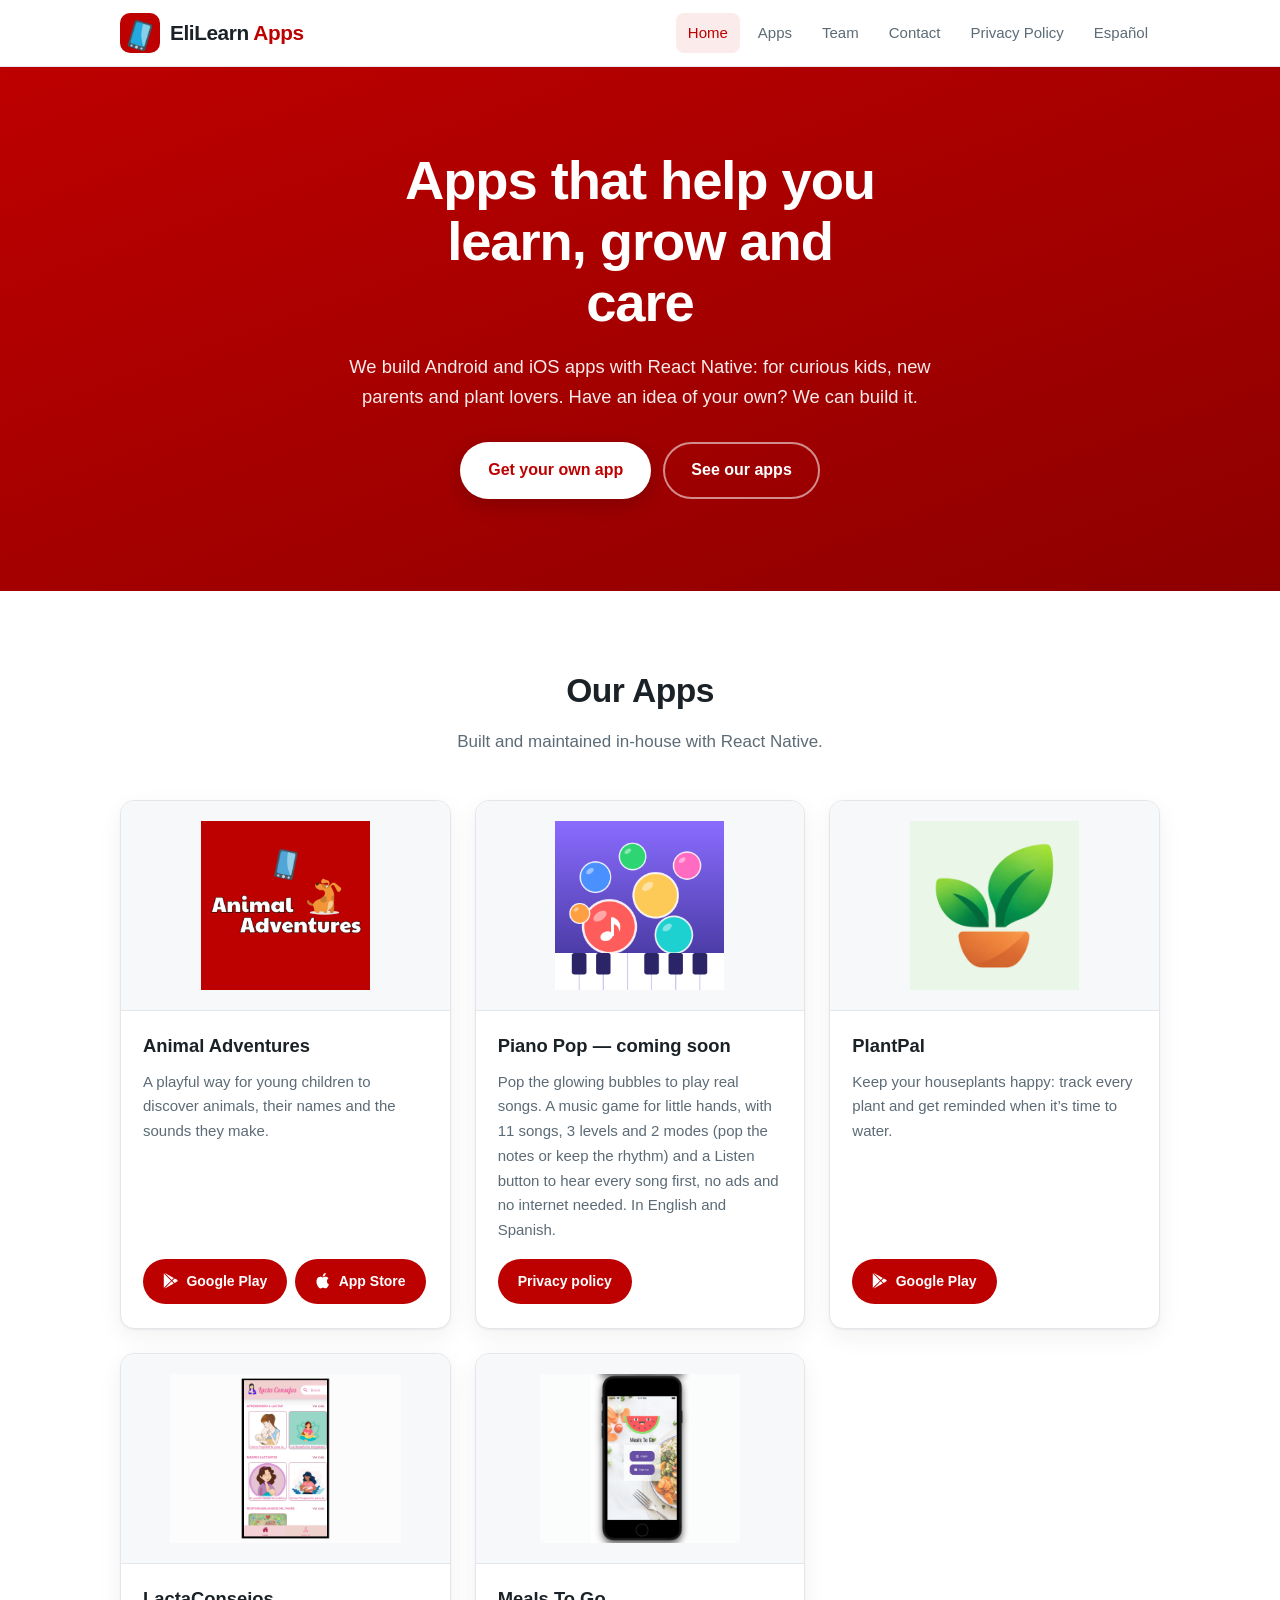
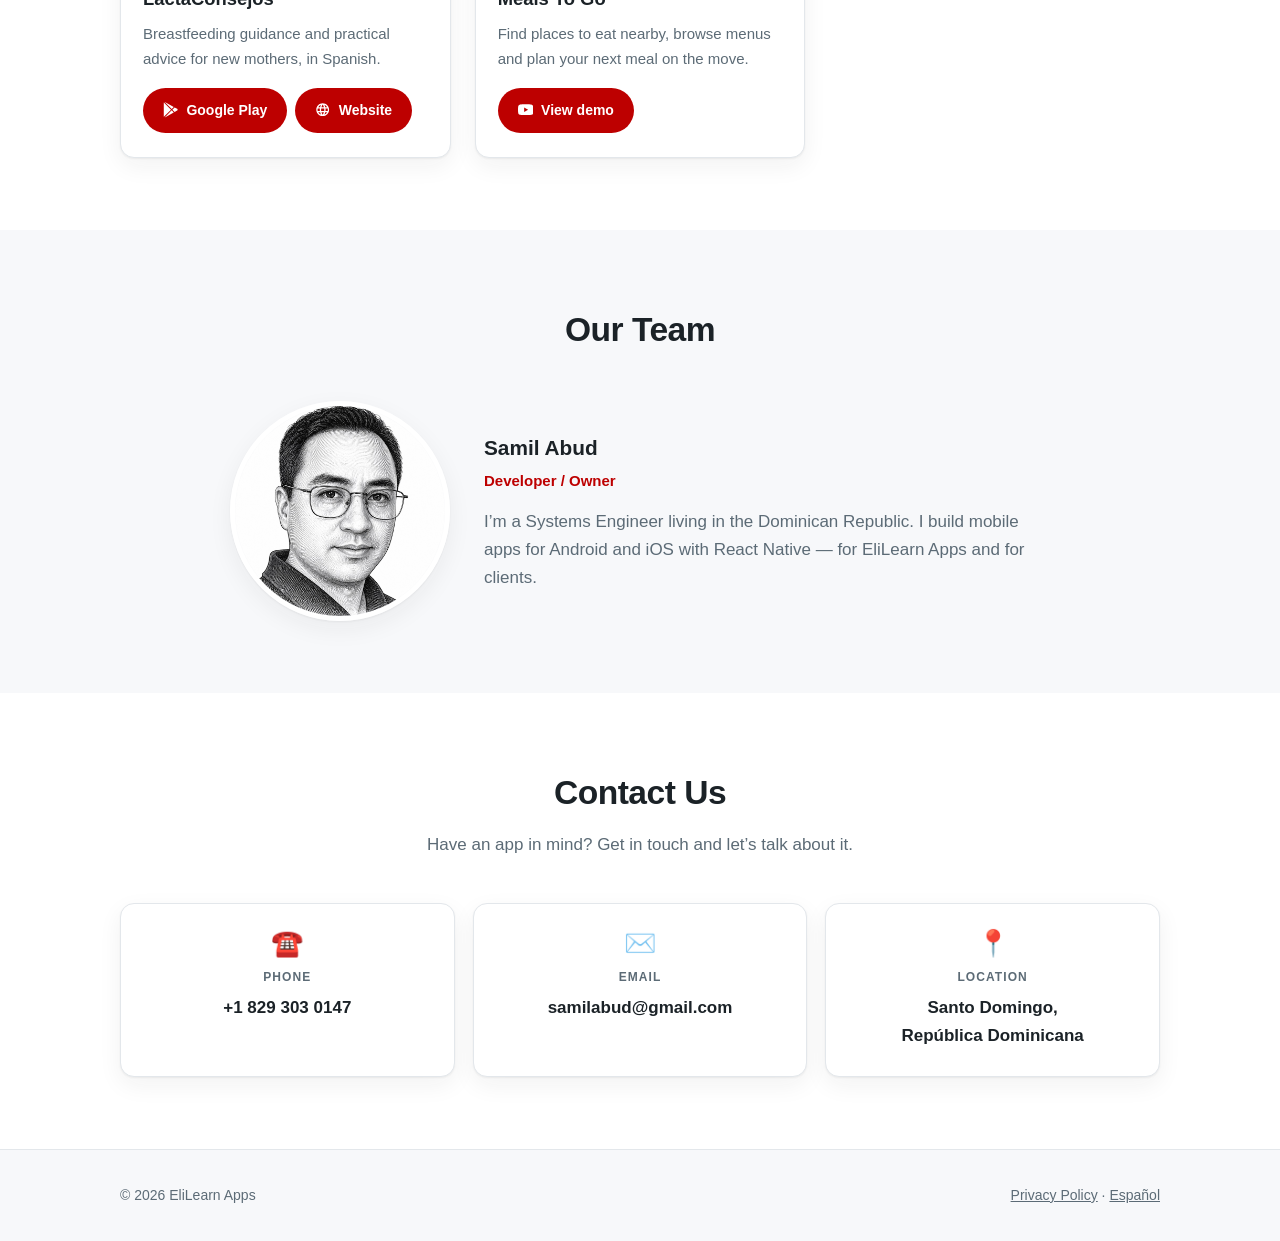
==== commit 17e20bc9: "Mention Listen on Piano Pop card Co-Authored-By: Claude Sonnet 5.5 <noreply@anthropic.com>" ====
--- a/index.html
+++ b/index.html
@@ -75,7 +75,7 @@
           </div>
           <div class="card-body">
             <h3>Piano Pop &mdash; coming soon</h3>
-            <p>Pop the glowing bubbles to play real songs. A music game for little hands, with 11 songs, 3 levels and 2 modes (pop the notes or keep the rhythm), no ads and no internet needed. In English and Spanish.</p>
+            <p>Pop the glowing bubbles to play real songs. A music game for little hands, with 11 songs, 3 levels and 2 modes (pop the notes or keep the rhythm) and a Listen button to hear every song first, no ads and no internet needed. In English and Spanish.</p>
             <div class="btn-row">
               <a class="btn" href="/piano-pop/privacy-policy/">Privacy policy</a>
             </div>
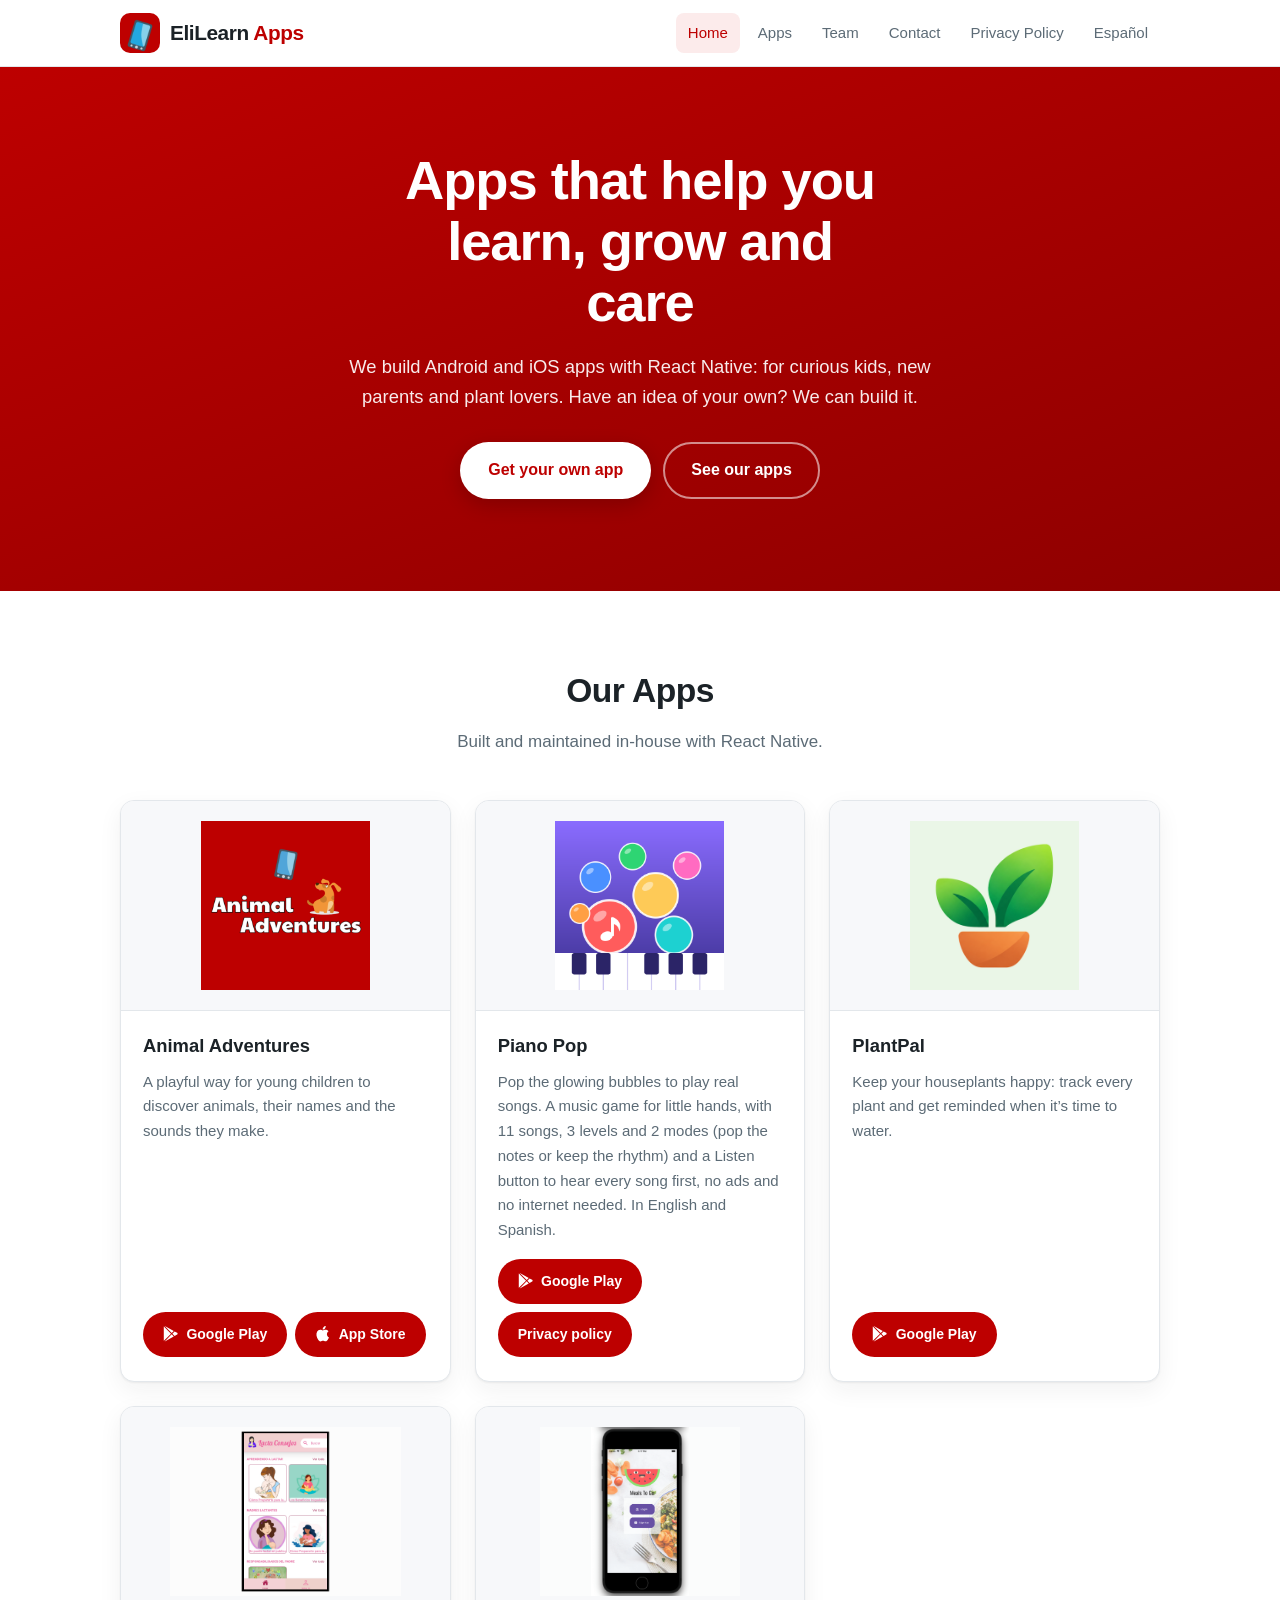
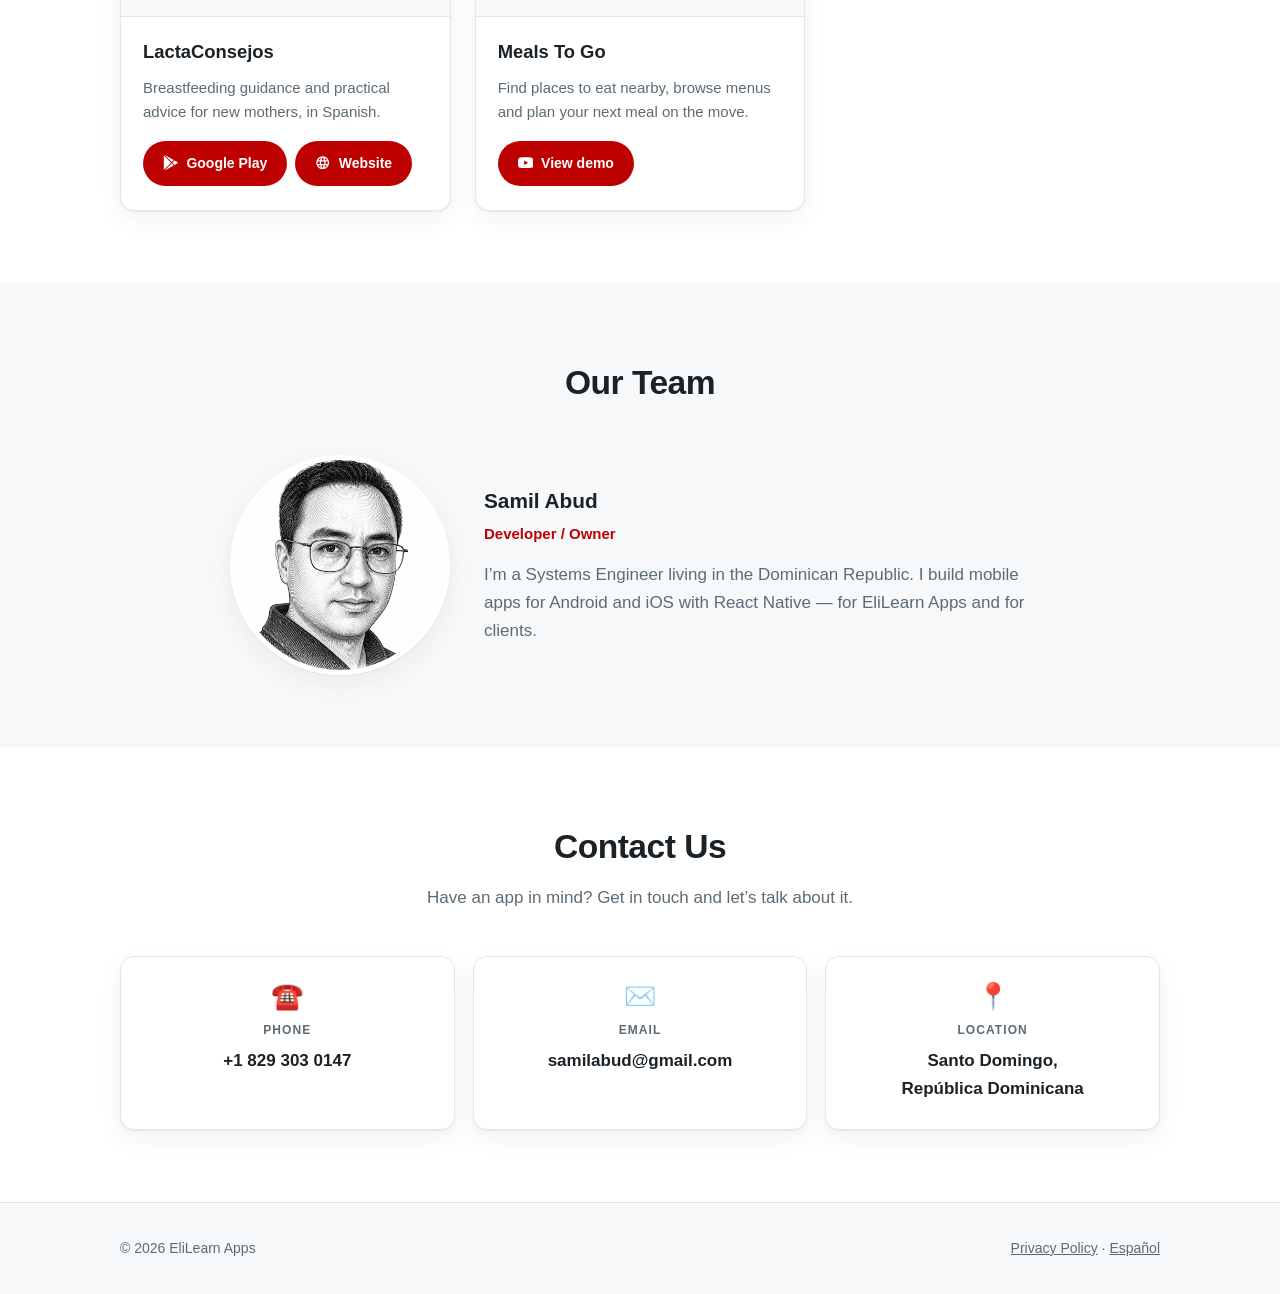
==== commit 92bea3fb: "Piano Pop is live: add Google Play link to the card (EN/ES) Co-Authored-By: Claude Opus 5.5 <noreply" ====
--- a/index.html
+++ b/index.html
@@ -74,9 +74,10 @@
             <img src="/assets/piano-pop-icon.png" alt="Piano Pop app icon" width="1024" height="1024" loading="lazy">
           </div>
           <div class="card-body">
-            <h3>Piano Pop &mdash; coming soon</h3>
+            <h3>Piano Pop</h3>
             <p>Pop the glowing bubbles to play real songs. A music game for little hands, with 11 songs, 3 levels and 2 modes (pop the notes or keep the rhythm) and a Listen button to hear every song first, no ads and no internet needed. In English and Spanish.</p>
             <div class="btn-row">
+              <a class="btn" href="https://play.google.com/store/apps/details?id=com.elilearnapps.pianopop" rel="noopener"><svg class="ico" viewBox="0 0 24 24" aria-hidden="true"><path d="M22.018 13.298l-3.919 2.218-3.515-3.493 3.543-3.521 3.891 2.202a1.49 1.49 0 0 1 0 2.594zM1.337.924a1.486 1.486 0 0 0-.112.568v21.017c0 .217.045.419.124.6l11.155-11.087L1.337.924zm12.207 10.065l3.258-3.238L3.45.195a1.466 1.466 0 0 0-.946-.179l11.04 10.973zm0 2.067l-11 10.933c.298.036.612-.016.906-.183l13.324-7.54-3.23-3.21z"/></svg>Google Play</a>
               <a class="btn" href="/piano-pop/privacy-policy/">Privacy policy</a>
             </div>
           </div>
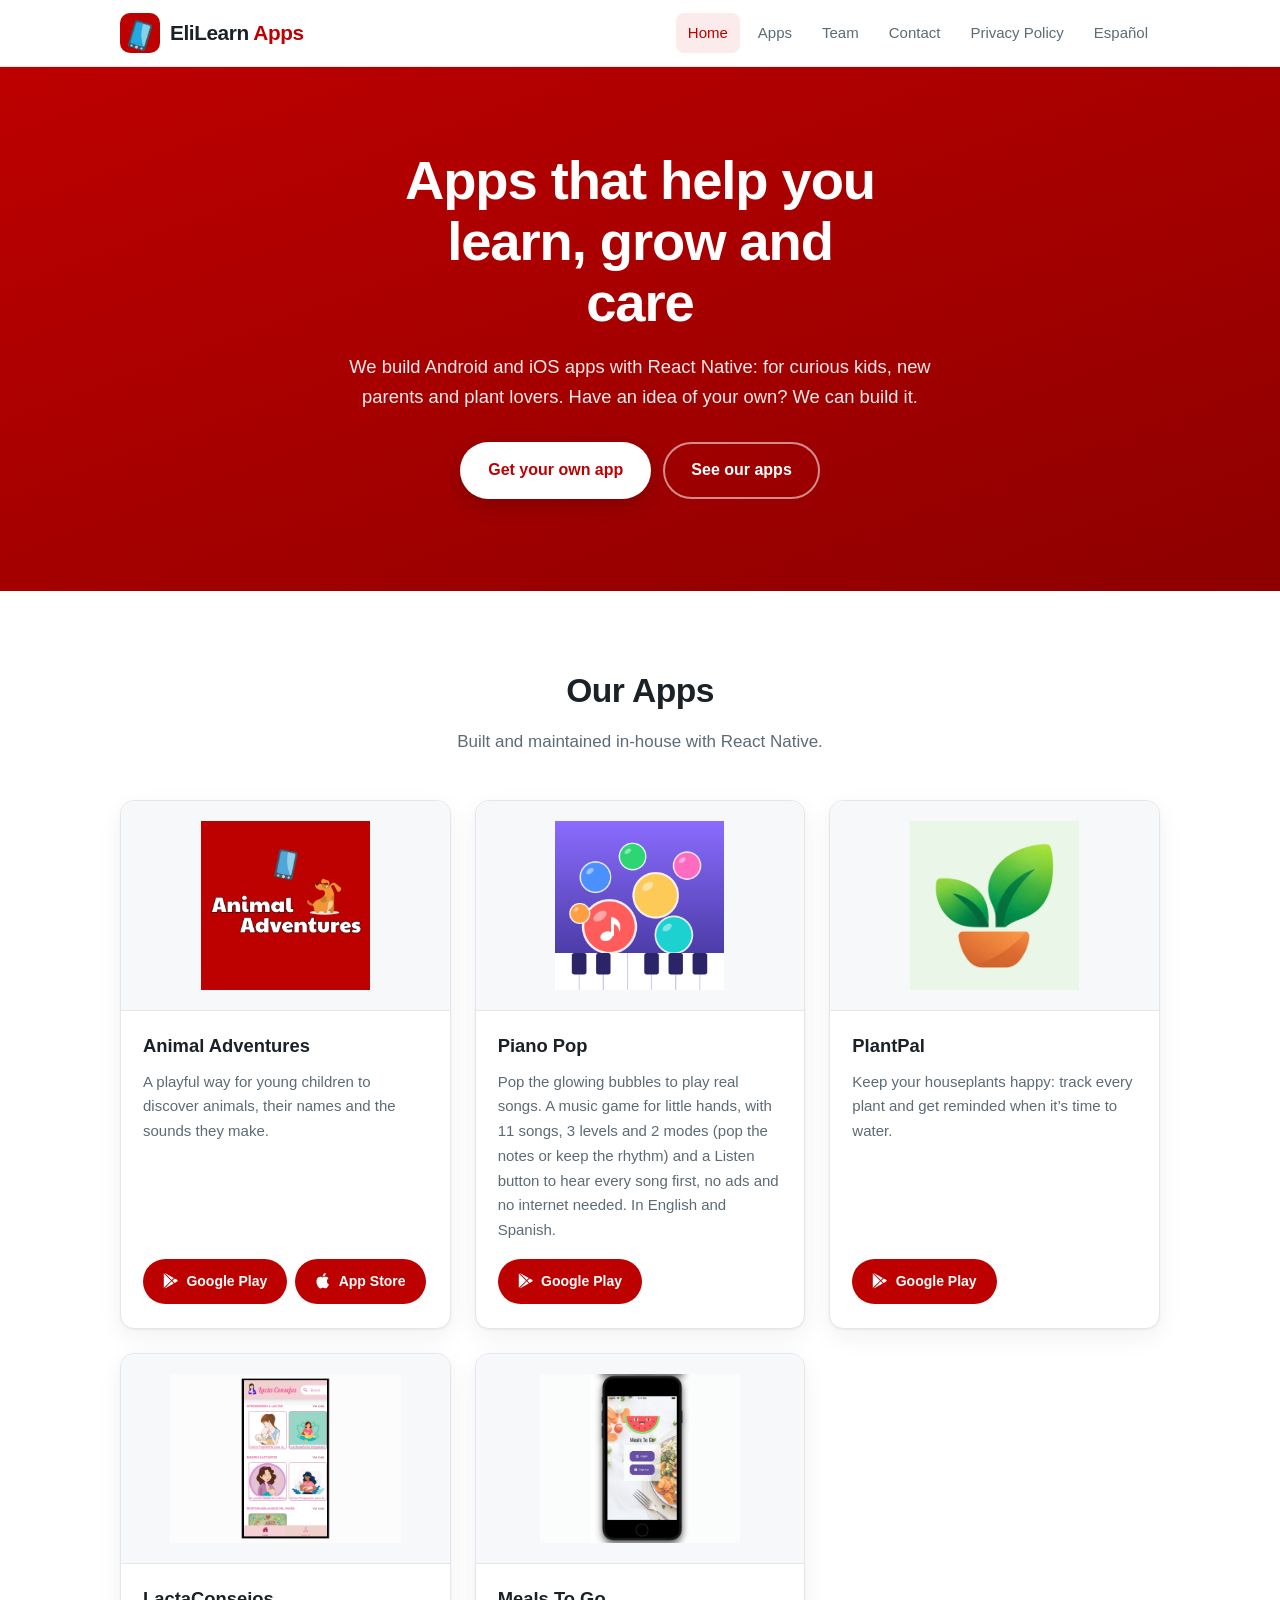
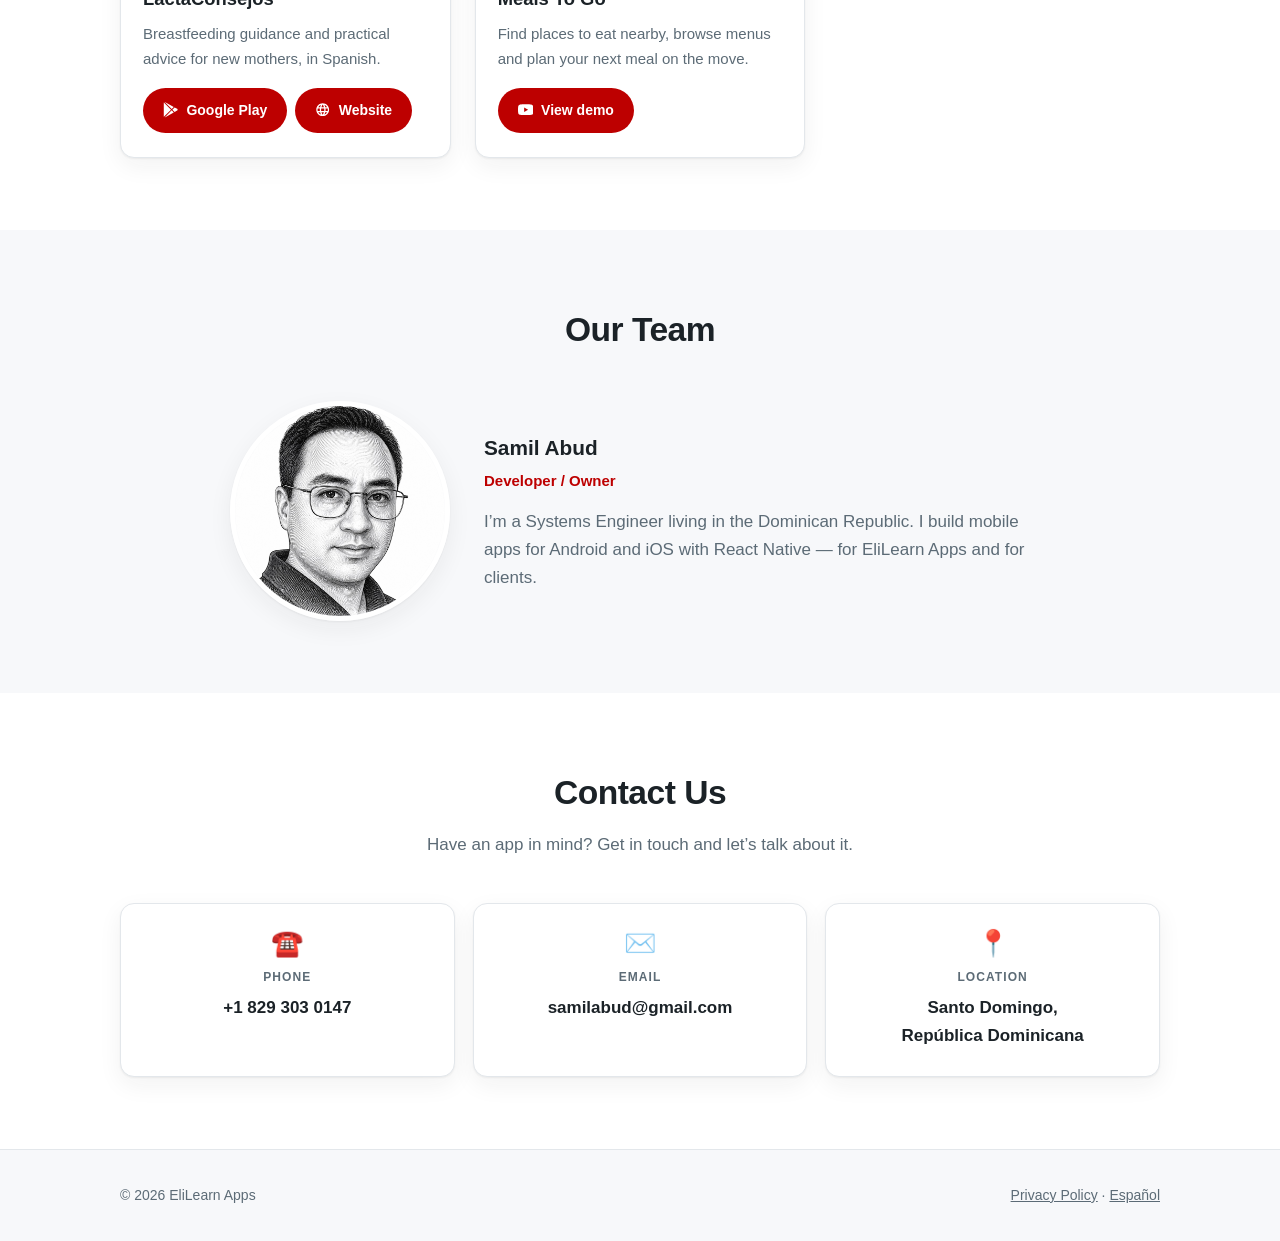
==== commit 499a34d2: "Merge mention-listen" ====
--- a/index.html
+++ b/index.html
@@ -78,7 +78,6 @@
             <p>Pop the glowing bubbles to play real songs. A music game for little hands, with 11 songs, 3 levels and 2 modes (pop the notes or keep the rhythm) and a Listen button to hear every song first, no ads and no internet needed. In English and Spanish.</p>
             <div class="btn-row">
               <a class="btn" href="https://play.google.com/store/apps/details?id=com.elilearnapps.pianopop" rel="noopener"><svg class="ico" viewBox="0 0 24 24" aria-hidden="true"><path d="M22.018 13.298l-3.919 2.218-3.515-3.493 3.543-3.521 3.891 2.202a1.49 1.49 0 0 1 0 2.594zM1.337.924a1.486 1.486 0 0 0-.112.568v21.017c0 .217.045.419.124.6l11.155-11.087L1.337.924zm12.207 10.065l3.258-3.238L3.45.195a1.466 1.466 0 0 0-.946-.179l11.04 10.973zm0 2.067l-11 10.933c.298.036.612-.016.906-.183l13.324-7.54-3.23-3.21z"/></svg>Google Play</a>
-              <a class="btn" href="/piano-pop/privacy-policy/">Privacy policy</a>
             </div>
           </div>
         </article>
